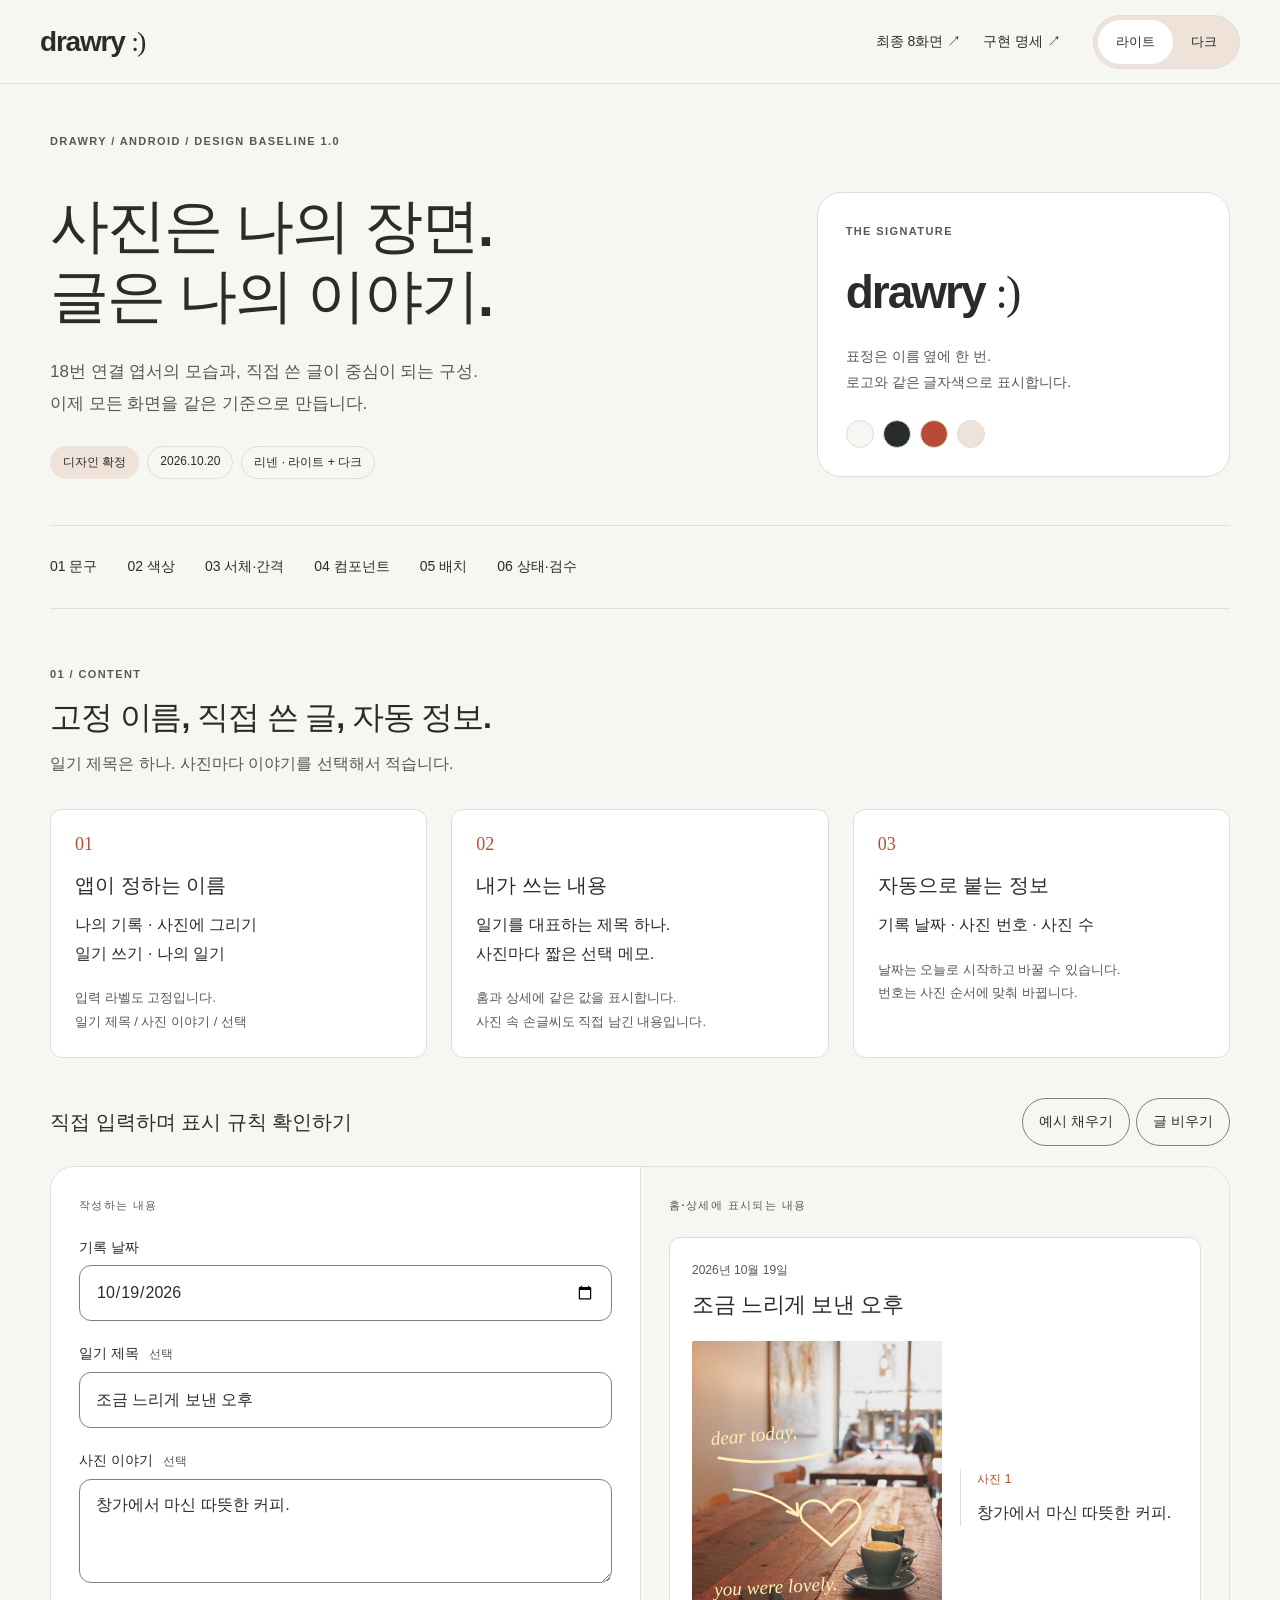
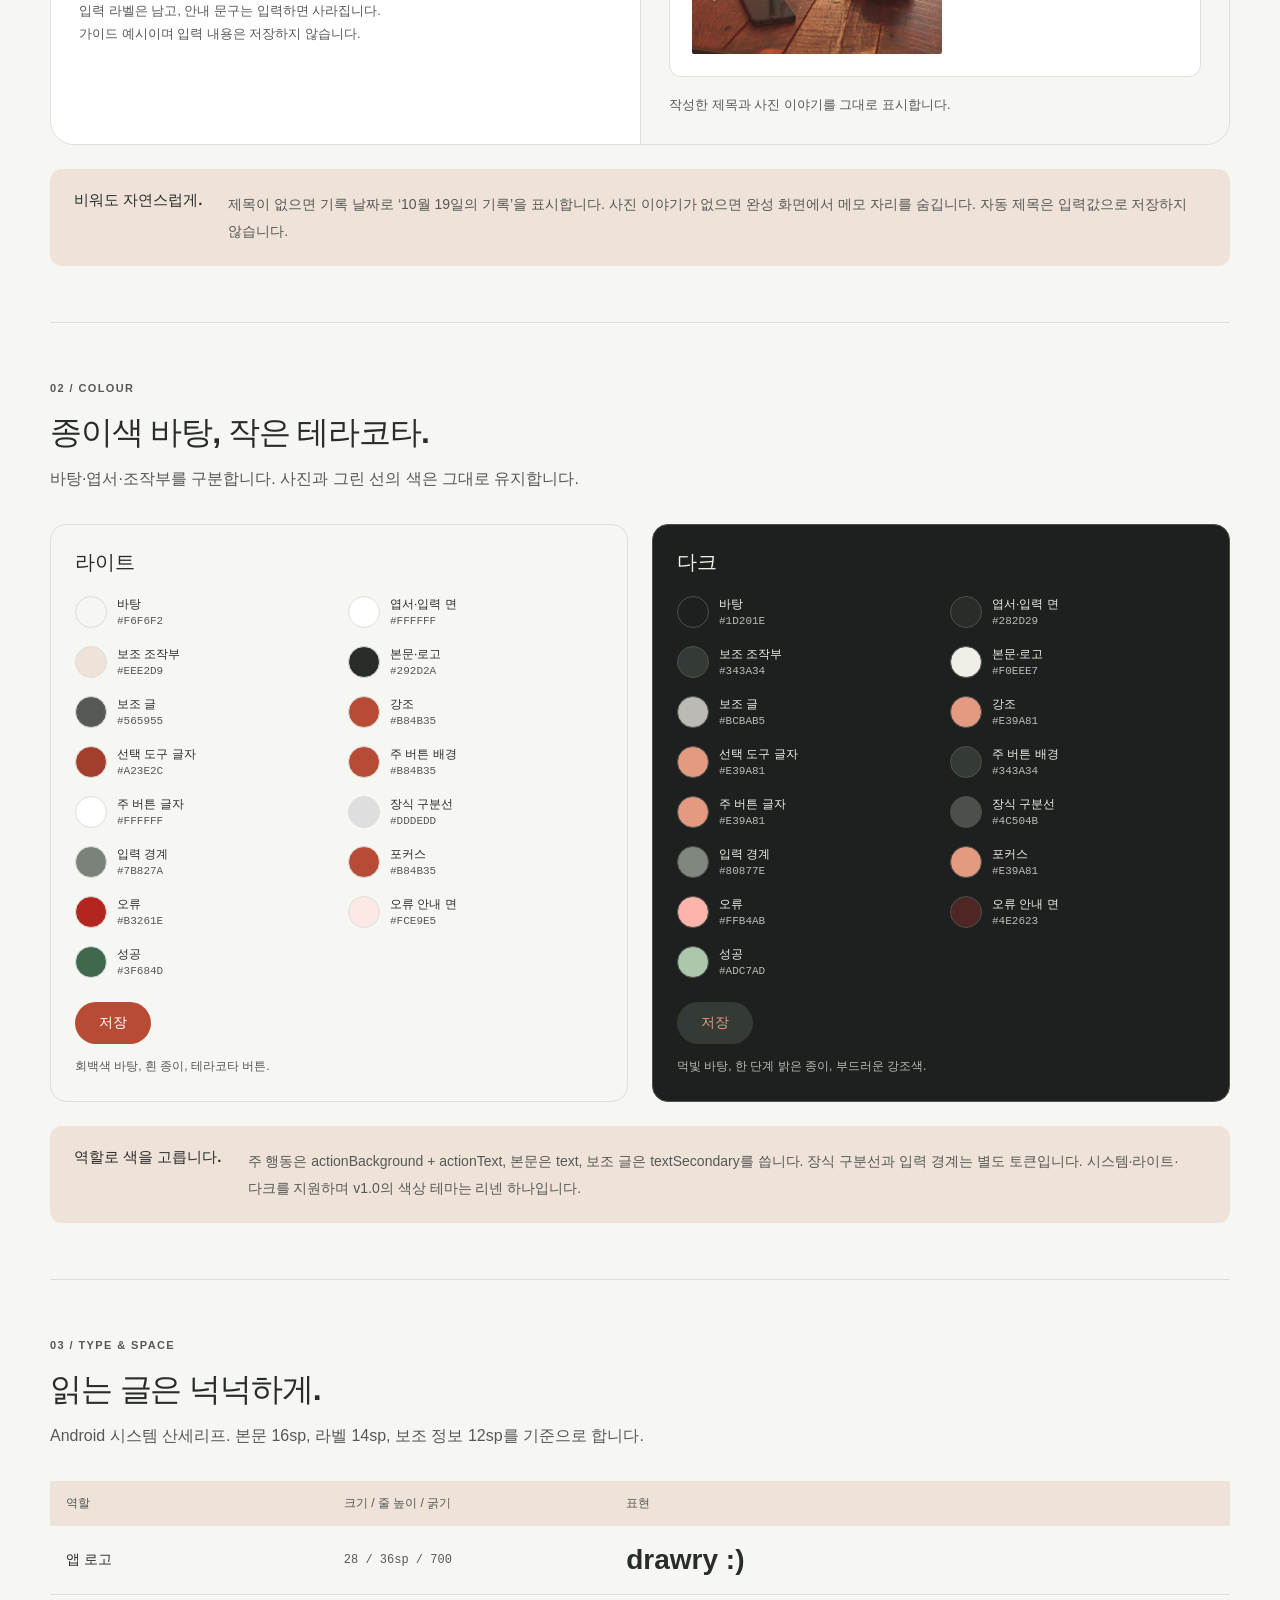
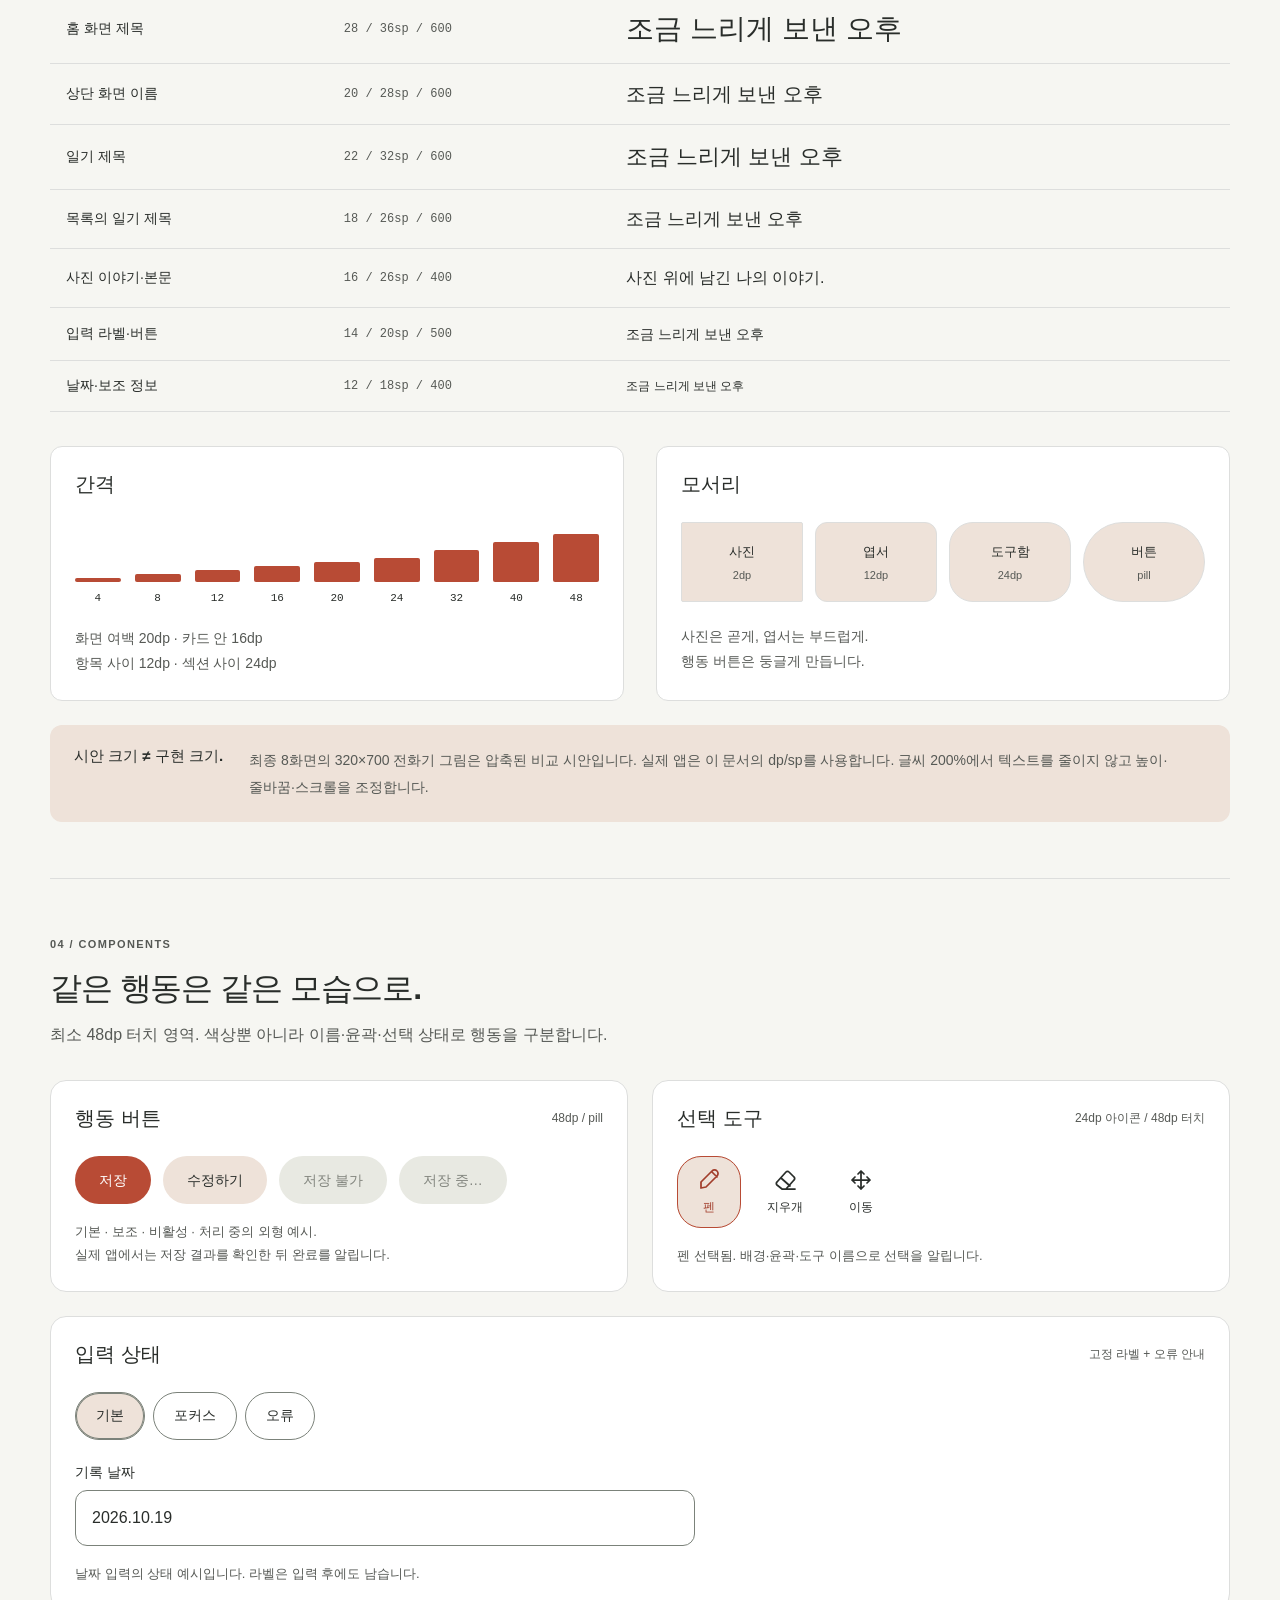
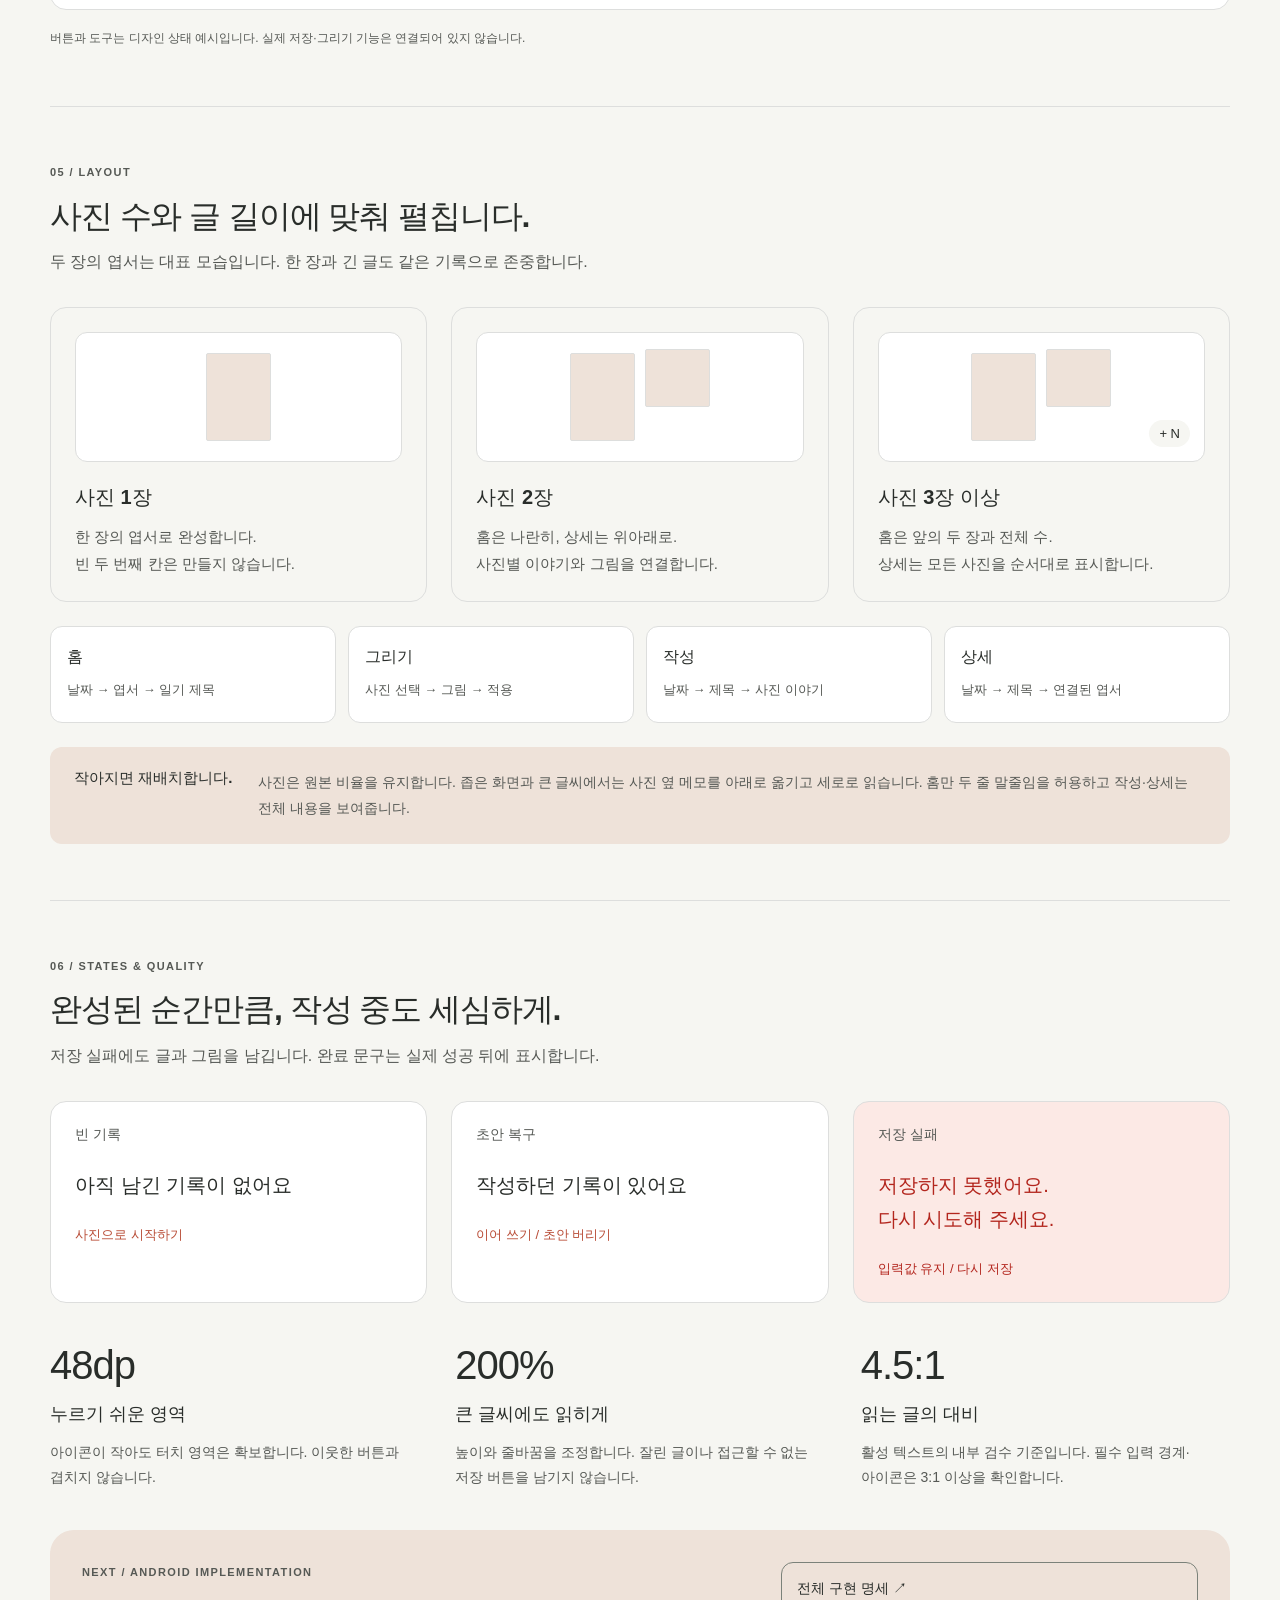
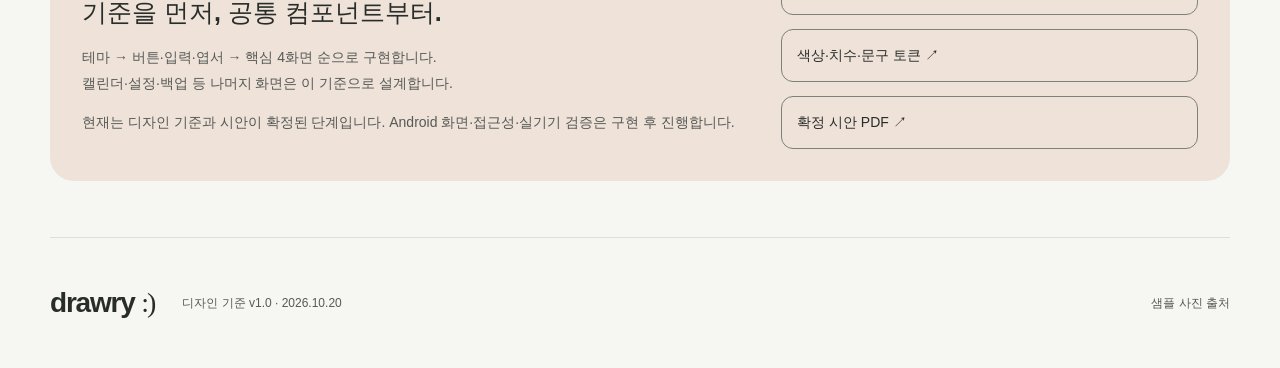
==== docs/design/design-system.html @ 3dd3c449 "feat: finalize design baseline and remove design explorations [skip ci]" ====
<!doctype html>
<html lang="ko">
<head>
  <meta charset="utf-8">
  <meta name="viewport" content="width=device-width, initial-scale=1">
  <meta name="description" content="Drawry Android 디자인 기준 v1.0. 확정된 18번 시안의 문구, 색상, 서체, 컴포넌트, 입력과 표시 규칙.">
  <title>Drawry — 디자인 기준 v1.0</title>
  <link rel="stylesheet" href="design-system.css">
  <script src="design-tokens.js" defer></script>
  <script src="design-system.js" defer></script>
</head>
<body>
  <a class="skip" href="#main">디자인 기준으로 건너뛰기</a>
  <header class="site-header">
    <a class="brand" href="index.html">drawry <span>:)</span></a>
    <nav aria-label="문서"><a href="index.html">최종 8화면 ↗</a><a href="DESIGN_SYSTEM.md">구현 명세 ↗</a></nav>
    <div class="mode-control" role="group" aria-label="가이드 표시 모드">
      <button type="button" data-mode="light" aria-pressed="true">라이트</button>
      <button type="button" data-mode="dark" aria-pressed="false">다크</button>
    </div>
  </header>
  <main id="main">
    <section class="hero page">
      <div class="kicker">DRAWRY / ANDROID / DESIGN BASELINE 1.0</div>
      <div class="hero-columns">
        <div><h1>사진은 나의 장면.<br>글은 나의 이야기.</h1><p class="lead">18번 연결 엽서의 모습과, 직접 쓴 글이 중심이 되는 구성.<br>이제 모든 화면을 같은 기준으로 만듭니다.</p><div class="badges"><span>디자인 확정</span><span>2026.10.20</span><span>리넨 · 라이트 + 다크</span></div></div>
        <aside class="identity"><span class="kicker">THE SIGNATURE</span><strong>drawry <span>:)</span></strong><p>표정은 이름 옆에 한 번.<br>로고와 같은 글자색으로 표시합니다.</p><div class="identity-colours" aria-label="현재 모드 팔레트"><i></i><i></i><i></i><i></i></div></aside>
      </div>
      <nav class="contents" aria-label="기준 목차"><a href="#content">01 문구</a><a href="#colours">02 색상</a><a href="#type">03 서체·간격</a><a href="#components">04 컴포넌트</a><a href="#layout">05 배치</a><a href="#states">06 상태·검수</a></nav>
    </section>

    <section id="content" class="page section">
      <div class="section-head"><div class="kicker">01 / CONTENT</div><h2>고정 이름, 직접 쓴 글, 자동 정보.</h2><p>일기 제목은 하나. 사진마다 이야기를 선택해서 적습니다.</p></div>
      <div class="rule-grid">
        <article><span class="number">01</span><h3>앱이 정하는 이름</h3><p>나의 기록 · 사진에 그리기<br>일기 쓰기 · 나의 일기</p><small>입력 라벨도 고정입니다.<br>일기 제목 / 사진 이야기 / 선택</small></article>
        <article><span class="number">02</span><h3>내가 쓰는 내용</h3><p>일기를 대표하는 제목 하나.<br>사진마다 짧은 선택 메모.</p><small>홈과 상세에 같은 값을 표시합니다.<br>사진 속 손글씨도 직접 남긴 내용입니다.</small></article>
        <article><span class="number">03</span><h3>자동으로 붙는 정보</h3><p>기록 날짜 · 사진 번호 · 사진 수</p><small>날짜는 오늘로 시작하고 바꿀 수 있습니다.<br>번호는 사진 순서에 맞춰 바뀝니다.</small></article>
      </div>
      <div class="demo-head"><h3>직접 입력하며 표시 규칙 확인하기</h3><div class="demo-actions"><button type="button" id="fill-example" class="text-button">예시 채우기</button><button type="button" id="clear-example" class="text-button">글 비우기</button></div></div>
      <div class="content-demo">
        <div class="demo-form">
          <span class="kicker">작성하는 내용</span>
          <label class="field"><span>기록 날짜</span><input type="date" id="entry-date" value="2026-10-19"></label>
          <label class="field"><span>일기 제목 <small>선택</small></span><input id="entry-title" value="조금 느리게 보낸 오후" placeholder="오늘의 제목을 적어보세요"></label>
          <label class="field"><span>사진 이야기 <small>선택</small></span><textarea id="entry-caption" rows="3" placeholder="이 사진을 보면 어떤 생각이 드나요?">창가에서 마신 따뜻한 커피.</textarea></label>
          <p class="helper">입력 라벨은 남고, 안내 문구는 입력하면 사라집니다.<br>가이드 예시이며 입력 내용은 저장하지 않습니다.</p>
        </div>
        <div class="demo-preview">
          <span class="kicker">홈·상세에 표시되는 내용</span>
          <article class="postcard">
            <time id="preview-date">2026년 10월 19일</time>
            <h3 id="preview-title">조금 느리게 보낸 오후</h3>
            <div class="photo-row">
              <div class="photo-art"><img src="assets/coffee.jpg" alt="따뜻한 커피가 놓인 나무 테이블 예시"><svg viewBox="0 0 300 375" preserveAspectRatio="xMidYMid meet" aria-hidden="true"><text x="23" y="125" transform="rotate(-5 23 125)">dear today,</text><path d="M32 140q65 12 127-5M167 205c-16-26-47-11-34 11l34 29 31-29c14-24-16-38-31-11Z"/><path d="M50 178q49 3 77 31m-13-5 13 5-1-14"/><text x="27" y="306" transform="rotate(-3 27 306)">you were lovely.</text></svg></div>
              <div class="photo-copy"><span class="photo-number">사진 1</span><p id="preview-caption">창가에서 마신 따뜻한 커피.</p></div>
            </div>
          </article>
          <p class="helper" id="preview-rule" aria-live="polite">작성한 제목과 사진 이야기를 그대로 표시합니다.</p>
        </div>
      </div>
      <div class="note"><b>비워도 자연스럽게.</b><p>제목이 없으면 기록 날짜로 ‘10월 19일의 기록’을 표시합니다. 사진 이야기가 없으면 완성 화면에서 메모 자리를 숨깁니다. 자동 제목은 입력값으로 저장하지 않습니다.</p></div>
    </section>

    <section id="colours" class="page section">
      <div class="section-head"><div class="kicker">02 / COLOUR</div><h2>종이색 바탕, 작은 테라코타.</h2><p>바탕·엽서·조작부를 구분합니다. 사진과 그린 선의 색은 그대로 유지합니다.</p></div>
      <div class="palette-pair" id="palette-pair"></div>
      <div class="note"><b>역할로 색을 고릅니다.</b><p>주 행동은 actionBackground + actionText, 본문은 text, 보조 글은 textSecondary를 씁니다. 장식 구분선과 입력 경계는 별도 토큰입니다. 시스템·라이트·다크를 지원하며 v1.0의 색상 테마는 리넨 하나입니다.</p></div>
    </section>

    <section id="type" class="page section">
      <div class="section-head"><div class="kicker">03 / TYPE & SPACE</div><h2>읽는 글은 넉넉하게.</h2><p>Android 시스템 산세리프. 본문 16sp, 라벨 14sp, 보조 정보 12sp를 기준으로 합니다.</p></div>
      <div class="table-scroll"><table class="type-table"><thead><tr><th>역할</th><th>크기 / 줄 높이 / 굵기</th><th>표현</th></tr></thead><tbody id="type-rows"></tbody></table></div>
      <div class="dimension-grid">
        <article><h3>간격</h3><div class="spacing-scale" id="spacing-scale"></div><p>화면 여백 20dp · 카드 안 16dp<br>항목 사이 12dp · 섹션 사이 24dp</p></article>
        <article><h3>모서리</h3><div class="radius-scale"><div>사진<small>2dp</small></div><div>엽서<small>12dp</small></div><div>도구함<small>24dp</small></div><div>버튼<small>pill</small></div></div><p>사진은 곧게, 엽서는 부드럽게.<br>행동 버튼은 둥글게 만듭니다.</p></article>
      </div>
      <div class="note"><b>시안 크기 ≠ 구현 크기.</b><p>최종 8화면의 320×700 전화기 그림은 압축된 비교 시안입니다. 실제 앱은 이 문서의 dp/sp를 사용합니다. 글씨 200%에서 텍스트를 줄이지 않고 높이·줄바꿈·스크롤을 조정합니다.</p></div>
    </section>

    <section id="components" class="page section">
      <div class="section-head"><div class="kicker">04 / COMPONENTS</div><h2>같은 행동은 같은 모습으로.</h2><p>최소 48dp 터치 영역. 색상뿐 아니라 이름·윤곽·선택 상태로 행동을 구분합니다.</p></div>
      <div class="component-grid">
        <article class="component"><div class="component-heading"><h3>행동 버튼</h3><span>48dp / pill</span></div><div class="button-samples"><button type="button" class="primary sample-only">저장</button><button type="button" class="secondary sample-only">수정하기</button><button type="button" class="primary" disabled>저장 불가</button><button type="button" class="primary" disabled aria-busy="true">저장 중…</button></div><p class="helper">기본 · 보조 · 비활성 · 처리 중의 외형 예시.<br>실제 앱에서는 저장 결과를 확인한 뒤 완료를 알립니다.</p></article>
        <article class="component"><div class="component-heading"><h3>선택 도구</h3><span>24dp 아이콘 / 48dp 터치</span></div><div class="tool-samples" role="group" aria-label="도구 선택 예시"><button type="button" data-tool="pen" aria-pressed="true"><svg viewBox="0 0 24 24" aria-hidden="true"><path d="m15 4 5 5M4 20l5-1L20 8a2 2 0 0 0-5-5L4 14z"/></svg>펜</button><button type="button" data-tool="eraser" aria-pressed="false"><svg viewBox="0 0 24 24" aria-hidden="true"><path d="m4 14 9-10a2 2 0 0 1 3 0l5 5a2 2 0 0 1 0 3l-8 9H9l-5-4a2 2 0 0 1 0-3Zm4-4 9 8M12 21h10"/></svg>지우개</button><button type="button" data-tool="move" aria-pressed="false"><svg viewBox="0 0 24 24" aria-hidden="true"><path d="M12 3v18M3 12h18M9 6l3-3 3 3m-6 12 3 3 3-3M6 9l-3 3 3 3m12-6 3 3-3 3"/></svg>이동</button></div><p class="helper" id="tool-status" aria-live="polite">펜 선택됨. 배경·윤곽·도구 이름으로 선택을 알립니다.</p></article>
      </div>
      <div class="field-states component">
        <div class="component-heading"><h3>입력 상태</h3><span>고정 라벨 + 오류 안내</span></div>
        <div class="state-tabs" role="group" aria-label="입력 상태 예시"><button type="button" data-field-state="default" aria-pressed="true">기본</button><button type="button" data-field-state="focus" aria-pressed="false">포커스</button><button type="button" data-field-state="error" aria-pressed="false">오류</button></div>
        <label class="field" id="state-field"><span>기록 날짜</span><input id="state-input" value="2026.10.19" aria-describedby="field-message"></label>
        <p class="helper" id="field-message" aria-live="polite">날짜 입력의 상태 예시입니다. 라벨은 입력 후에도 남습니다.</p>
      </div>
      <p class="section-foot">버튼과 도구는 디자인 상태 예시입니다. 실제 저장·그리기 기능은 연결되어 있지 않습니다.</p>
    </section>

    <section id="layout" class="page section">
      <div class="section-head"><div class="kicker">05 / LAYOUT</div><h2>사진 수와 글 길이에 맞춰 펼칩니다.</h2><p>두 장의 엽서는 대표 모습입니다. 한 장과 긴 글도 같은 기록으로 존중합니다.</p></div>
      <div class="layout-grid">
        <article><div class="layout-sketch single" aria-hidden="true"><i></i></div><h3>사진 1장</h3><p>한 장의 엽서로 완성합니다.<br>빈 두 번째 칸은 만들지 않습니다.</p></article>
        <article><div class="layout-sketch pair" aria-hidden="true"><i></i><i></i></div><h3>사진 2장</h3><p>홈은 나란히, 상세는 위아래로.<br>사진별 이야기와 그림을 연결합니다.</p></article>
        <article><div class="layout-sketch many" aria-hidden="true"><i></i><i></i><span>+ N</span></div><h3>사진 3장 이상</h3><p>홈은 앞의 두 장과 전체 수.<br>상세는 모든 사진을 순서대로 표시합니다.</p></article>
      </div>
      <div class="flow-grid"><div><b>홈</b><span>날짜 → 엽서 → 일기 제목</span></div><div><b>그리기</b><span>사진 선택 → 그림 → 적용</span></div><div><b>작성</b><span>날짜 → 제목 → 사진 이야기</span></div><div><b>상세</b><span>날짜 → 제목 → 연결된 엽서</span></div></div>
      <div class="note"><b>작아지면 재배치합니다.</b><p>사진은 원본 비율을 유지합니다. 좁은 화면과 큰 글씨에서는 사진 옆 메모를 아래로 옮기고 세로로 읽습니다. 홈만 두 줄 말줄임을 허용하고 작성·상세는 전체 내용을 보여줍니다.</p></div>
    </section>

    <section id="states" class="page section">
      <div class="section-head"><div class="kicker">06 / STATES & QUALITY</div><h2>완성된 순간만큼, 작성 중도 세심하게.</h2><p>저장 실패에도 글과 그림을 남깁니다. 완료 문구는 실제 성공 뒤에 표시합니다.</p></div>
      <div class="state-grid"><article><h3>빈 기록</h3><p>아직 남긴 기록이 없어요</p><span>사진으로 시작하기</span></article><article><h3>초안 복구</h3><p>작성하던 기록이 있어요</p><span>이어 쓰기 / 초안 버리기</span></article><article class="error-card"><h3>저장 실패</h3><p>저장하지 못했어요.<br>다시 시도해 주세요.</p><span>입력값 유지 / 다시 저장</span></article></div>
      <div class="quality-grid"><div><b>48dp</b><h3>누르기 쉬운 영역</h3><p>아이콘이 작아도 터치 영역은 확보합니다. 이웃한 버튼과 겹치지 않습니다.</p></div><div><b>200%</b><h3>큰 글씨에도 읽히게</h3><p>높이와 줄바꿈을 조정합니다. 잘린 글이나 접근할 수 없는 저장 버튼을 남기지 않습니다.</p></div><div><b>4.5:1</b><h3>읽는 글의 대비</h3><p>활성 텍스트의 내부 검수 기준입니다. 필수 입력 경계·아이콘은 3:1 이상을 확인합니다.</p></div></div>
      <div class="handoff"><div><span class="kicker">NEXT / ANDROID IMPLEMENTATION</span><h3>기준을 먼저, 공통 컴포넌트부터.</h3><p>테마 → 버튼·입력·엽서 → 핵심 4화면 순으로 구현합니다.<br>캘린더·설정·백업 등 나머지 화면은 이 기준으로 설계합니다.</p><p>현재는 디자인 기준과 시안이 확정된 단계입니다. Android 화면·접근성·실기기 검증은 구현 후 진행합니다.</p></div><div class="handoff-links"><a href="DESIGN_SYSTEM.md">전체 구현 명세 ↗</a><a href="design-tokens.js">색상·치수·문구 토큰 ↗</a><a href="final-design.pdf">확정 시안 PDF ↗</a></div></div>
    </section>
  </main>
  <footer class="page"><a class="brand" href="index.html">drawry <span>:)</span></a><p>디자인 기준 v1.0 · 2026.10.20</p><a href="assets/credits.txt">샘플 사진 출처</a></footer>
  <noscript><p class="page">색상·서체 표와 동작 예시는 JavaScript를 사용합니다. 전체 기준은 <a href="DESIGN_SYSTEM.md">구현 명세</a>에서도 확인할 수 있습니다.</p></noscript>
</body>
</html>
---- docs/design/design-system.css ----
@charset "UTF-8";
:root{--background:#F6F6F2;--surface:#FFF;--surfaceSoft:#EEE2D9;--text:#292D2A;--textSecondary:#565955;--accent:#B84B35;--selectedText:#A23E2C;--actionBackground:#B84B35;--actionText:#FFF;--outline:#DDDEDD;--controlOutline:#7B827A;--focus:#B84B35;--error:#B3261E;--errorSurface:#FCE9E5;--disabledText:#83867F;--disabledSurface:#E8E9E2;--sans:-apple-system,BlinkMacSystemFont,"Apple SD Gothic Neo","Noto Sans KR",sans-serif;font-family:var(--sans);color:var(--text);background:var(--background);font-synthesis:none}
*{box-sizing:border-box}body{margin:0}h1,h2,h3,p{margin:0}button,input,textarea{font:inherit;color:inherit}a{color:inherit;text-decoration:none}button,a,input,textarea{-webkit-tap-highlight-color:transparent}button{cursor:pointer}button:disabled{cursor:default}button:focus-visible,a:focus-visible{outline:2px solid var(--focus);outline-offset:4px}button{border:0;background:none}img{display:block;max-width:100%}[hidden]{display:none!important}html{scroll-behavior:smooth;scroll-padding-top:110px}.skip{position:absolute;top:-100px;padding:16px;background:var(--surface);z-index:10}.skip:focus{top:0}
.page{width:min(1180px,calc(100% - 80px));margin:auto}.site-header{min-height:84px;padding:14px 40px;display:flex;align-items:center;gap:32px;border-bottom:1px solid var(--outline);background:var(--background);position:sticky;top:0;z-index:3}.brand{font-size:28px;font-weight:700;letter-spacing:-1.2px;white-space:nowrap}.brand span{font-family:Georgia,serif;font-weight:500;letter-spacing:-2px}.site-header nav{display:flex;gap:22px;margin-left:auto;font-size:14px}.site-header nav a{padding:14px 0}.mode-control{display:flex;padding:4px;border:1px solid var(--outline);border-radius:32px;background:var(--surfaceSoft)}.mode-control button{min-height:44px;padding:0 18px;border-radius:24px;font-size:13px}.mode-control button[aria-pressed=true]{background:var(--surface);font-weight:600}
.hero{padding:48px 0 0}.kicker{font-size:11px;font-weight:600;letter-spacing:1.4px;color:var(--textSecondary);line-height:1.7}.hero-columns{display:grid;grid-template-columns:1.7fr 1fr;gap:64px;align-items:center;padding:40px 0 46px}h1{font-size:clamp(34px,4.6vw,60px);line-height:1.2;letter-spacing:-2px;font-weight:650}.lead{font-size:17px;color:var(--textSecondary);line-height:1.9;margin-top:24px}.badges{display:flex;gap:8px;flex-wrap:wrap;margin-top:25px}.badges span{font-size:12px;padding:7px 12px;border:1px solid var(--outline);border-radius:24px}.badges span:first-child{background:var(--surfaceSoft);border-color:transparent}.identity{padding:28px;border:1px solid var(--outline);border-radius:24px;background:var(--surface)}.identity>strong{font-size:46px;letter-spacing:-2px;display:block;margin:24px 0}.identity>strong span{font-family:Georgia,serif;font-weight:500}.identity p{font-size:14px;line-height:1.9;color:var(--textSecondary)}.identity-colours{display:flex;gap:9px;margin-top:24px}.identity-colours i{width:28px;height:28px;border-radius:50%;border:1px solid var(--outline);background:var(--background)}.identity-colours i:nth-child(2){background:var(--text)}.identity-colours i:nth-child(3){background:var(--accent)}.identity-colours i:nth-child(4){background:var(--surfaceSoft)}
.contents{display:flex;flex-wrap:wrap;gap:8px 30px;padding:22px 0;border-top:1px solid var(--outline);border-bottom:1px solid var(--outline);font-size:14px}.contents a{padding:10px 0}.section{padding:56px 0;border-bottom:1px solid var(--outline)}.section-head{margin-bottom:30px}.section-head h2{font-size:32px;line-height:1.4;font-weight:600;letter-spacing:-1.1px;margin-top:12px}.section-head>p{font-size:16px;line-height:1.8;color:var(--textSecondary);margin-top:10px}.rule-grid{display:grid;grid-template-columns:repeat(3,1fr);gap:24px}.rule-grid article{padding:24px;border:1px solid var(--outline);border-radius:12px;background:var(--surface)}.number{font:18px Georgia,serif;color:var(--accent)}.rule-grid h3{font-size:20px;margin:17px 0 12px}.rule-grid p{font-size:16px;line-height:1.8}.rule-grid small{display:block;font-size:13px;line-height:1.8;color:var(--textSecondary);margin-top:18px}.demo-head{display:flex;align-items:center;justify-content:space-between;gap:16px;margin-top:40px;margin-bottom:20px}.demo-head h3{font-size:20px;line-height:1.5}.demo-actions{display:flex;gap:6px;flex-shrink:0}.text-button{min-height:48px;padding:0 16px;font-size:14px;border:1px solid var(--controlOutline);border-radius:24px}
.content-demo{display:grid;grid-template-columns:1fr 1fr;border:1px solid var(--outline);border-radius:24px;overflow:hidden}.demo-form,.demo-preview{padding:28px}.demo-form{background:var(--surface)}.demo-preview{background:var(--background);border-left:1px solid var(--outline)}.field{display:block;margin-top:22px}.field>span{display:block;font-size:14px;font-weight:500;line-height:20px;margin-bottom:8px}.field small{font-size:12px;margin-left:6px;color:var(--textSecondary);font-weight:400}.field input,.field textarea{display:block;width:100%;min-height:56px;padding:12px 16px;border:1px solid var(--controlOutline);border-radius:12px;background:var(--surface);font-size:16px;line-height:26px;resize:vertical}.field input::placeholder,.field textarea::placeholder{color:var(--textSecondary);opacity:1}.field input:focus,.field textarea:focus{outline:2px solid var(--focus);outline-offset:1px}.helper{font-size:13px;line-height:1.8;color:var(--textSecondary);margin-top:16px}.postcard{padding:22px;background:var(--surface);border:1px solid var(--outline);border-radius:12px;margin-top:22px}.postcard time{font-size:12px;line-height:18px;color:var(--textSecondary)}.postcard h3{font-size:22px;line-height:32px;font-weight:600;letter-spacing:-.4px;margin:10px 0 20px;overflow-wrap:anywhere}.photo-row{display:grid;grid-template-columns:1.15fr 1fr;align-items:center;gap:18px}.photo-art{position:relative;aspect-ratio:4/5;overflow:hidden;border-radius:2px}.photo-art img{width:100%;height:100%;object-fit:contain}.photo-art svg{position:absolute;inset:0;width:100%;height:100%;fill:none;stroke:#FFEDB8;stroke-width:3.2;stroke-linecap:round;stroke-linejoin:round}.photo-art text{font:italic 23px Georgia,serif;fill:#FFEDB8;stroke:none}.photo-copy{min-width:0;padding-left:16px;border-left:1px solid var(--outline)}.photo-copy p{font-size:16px;line-height:26px;margin-top:12px;word-break:keep-all;overflow-wrap:anywhere}.photo-number{font-size:12px;color:var(--accent)}.note{display:flex;gap:26px;align-items:flex-start;padding:22px 24px;margin-top:24px;background:var(--surfaceSoft);border-radius:12px}.note b{font-size:15px;white-space:nowrap}.note p{font-size:14px;line-height:1.9;color:var(--textSecondary)}
.palette-pair{display:grid;grid-template-columns:1fr 1fr;gap:24px}.palette-panel{background:var(--p-background);color:var(--p-text);border:1px solid var(--p-outline);border-radius:16px;padding:24px}.palette-panel h3{font-size:20px;margin-bottom:20px}.colour-grid{display:grid;grid-template-columns:1fr 1fr;gap:18px}.colour{display:grid;grid-template-columns:32px 1fr;gap:2px 10px;align-items:center;min-width:0}.colour i{grid-row:span 2;width:32px;height:32px;border-radius:50%;background:var(--swatch);border:1px solid var(--p-outline)}.colour b{font-size:12px;font-weight:500}.colour code{font:11px ui-monospace,monospace;color:var(--p-muted)}.palette-button{display:inline-block;padding:12px 24px;border-radius:24px;margin-top:24px;background:var(--p-action);color:var(--p-action-text);font-size:14px;font-weight:500}.palette-panel>p{font-size:12px;margin-top:12px;color:var(--p-muted);line-height:1.8}
.table-scroll{overflow-x:auto}.type-table{width:100%;border-collapse:collapse;min-width:580px;text-align:left}.type-table th{font-size:12px;font-weight:500;color:var(--textSecondary);padding:14px 16px;background:var(--surfaceSoft)}.type-table td{padding:16px;border-bottom:1px solid var(--outline);font-size:14px}.type-table td:nth-child(2){font:12px ui-monospace,monospace;color:var(--textSecondary);white-space:nowrap}.dimension-grid{display:grid;grid-template-columns:1fr 1fr;gap:32px;margin-top:34px}.dimension-grid article{padding:24px;background:var(--surface);border:1px solid var(--outline);border-radius:12px}.dimension-grid h3{font-size:20px}.dimension-grid p{font-size:14px;line-height:1.8;color:var(--textSecondary);margin-top:22px}.spacing-scale{display:flex;align-items:flex-end;gap:14px;margin-top:24px;min-height:82px}.spacing-scale span{display:flex;flex-direction:column;align-items:center;gap:10px;font:11px ui-monospace,monospace;flex:1;min-width:0}.spacing-scale i{display:block;width:100%;height:var(--space);background:var(--accent);border-radius:2px}.radius-scale{display:flex;gap:12px;margin-top:24px}.radius-scale>div{display:flex;flex-direction:column;gap:8px;align-items:center;justify-content:center;height:80px;flex:1;background:var(--surfaceSoft);font-size:13px;border:1px solid var(--outline);border-radius:2px}.radius-scale>div:nth-child(2){border-radius:12px}.radius-scale>div:nth-child(3){border-radius:24px}.radius-scale>div:nth-child(4){border-radius:40px}.radius-scale small{font-size:11px;color:var(--textSecondary)}
.component-grid{display:grid;grid-template-columns:1fr 1fr;gap:24px}.component{padding:24px;background:var(--surface);border:1px solid var(--outline);border-radius:16px}.component-heading{display:flex;justify-content:space-between;align-items:center;gap:16px;margin-bottom:24px}.component-heading h3{font-size:20px}.component-heading>span{font-size:12px;color:var(--textSecondary)}.button-samples{display:flex;flex-wrap:wrap;gap:12px}.primary,.secondary{min-height:48px;border-radius:30px;padding:12px 24px;font-size:14px;line-height:20px;font-weight:500}.primary{background:var(--actionBackground);color:var(--actionText)}.secondary{background:var(--surfaceSoft);color:var(--text)}.primary:disabled{color:var(--disabledText);background:var(--disabledSurface)}.tool-samples{display:flex;gap:12px}.tool-samples button{display:flex;flex-direction:column;align-items:center;gap:7px;min-width:64px;min-height:64px;border-radius:24px;padding:12px;font-size:12px;outline:1px solid transparent;outline-offset:-1px}.tool-samples button[aria-pressed=true]{background:var(--surfaceSoft);outline-color:var(--accent);color:var(--selectedText)}.tool-samples svg{width:24px;height:24px;fill:none;stroke:currentColor;stroke-width:1.75;stroke-linecap:round;stroke-linejoin:round}.field-states{margin-top:24px}.state-tabs{display:flex;gap:8px;flex-wrap:wrap}.state-tabs button{min-height:48px;padding:0 20px;border-radius:24px;border:1px solid var(--controlOutline);font-size:14px}.state-tabs button[aria-pressed=true]{background:var(--surfaceSoft);font-weight:600;box-shadow:inset 0 0 0 1px var(--controlOutline)}.field-states .field{max-width:620px}.field[data-state=focus] input{outline:2px solid var(--focus);outline-offset:1px}.field[data-state=error] input{border-color:var(--error);outline:1px solid var(--error);background:var(--errorSurface)}.error-message{color:var(--error)}.section-foot{font-size:12px;line-height:1.8;color:var(--textSecondary);margin-top:18px}
.layout-grid{display:grid;grid-template-columns:repeat(3,1fr);gap:24px}.layout-grid article{padding:24px;border:1px solid var(--outline);border-radius:16px}.layout-grid h3{font-size:20px;margin:22px 0 12px}.layout-grid p{font-size:15px;line-height:1.8;color:var(--textSecondary)}.layout-sketch{height:130px;padding:16px;border:1px solid var(--outline);border-radius:12px;background:var(--surface);display:flex;justify-content:center;gap:10px;align-items:center;position:relative}.layout-sketch i{width:65px;height:88px;background:var(--surfaceSoft);border-radius:2px;border:1px solid var(--outline)}.layout-sketch.pair i:last-child,.layout-sketch.many i:nth-child(2){height:58px;align-self:flex-start}.layout-sketch.many span{font-size:13px;position:absolute;right:14px;bottom:14px;padding:6px 10px;background:var(--background);border-radius:18px}.flow-grid{display:grid;grid-template-columns:repeat(4,1fr);gap:12px;margin-top:24px}.flow-grid>div{padding:20px 16px;background:var(--surface);border:1px solid var(--outline);border-radius:12px}.flow-grid b{font-size:16px}.flow-grid span{display:block;font-size:13px;line-height:1.8;color:var(--textSecondary);margin-top:10px}
.state-grid{display:grid;grid-template-columns:repeat(3,1fr);gap:24px}.state-grid article{padding:24px;border:1px solid var(--outline);border-radius:16px;background:var(--surface)}.state-grid h3{font-size:14px;color:var(--textSecondary);margin-bottom:24px}.state-grid p{font-size:20px;line-height:1.7}.state-grid span{display:block;font-size:13px;margin-top:24px;color:var(--accent)}.state-grid .error-card{background:var(--errorSurface)}.state-grid .error-card p,.state-grid .error-card span{color:var(--error)}.quality-grid{display:grid;grid-template-columns:repeat(3,1fr);gap:36px;padding:40px 0}.quality-grid b{font-size:40px;font-weight:500;letter-spacing:-1px}.quality-grid h3{font-size:18px;margin:14px 0}.quality-grid p{font-size:14px;line-height:1.8;color:var(--textSecondary)}.handoff{display:grid;grid-template-columns:1.6fr 1fr;gap:32px;padding:32px;background:var(--surfaceSoft);border-radius:24px}.handoff h3{font-size:25px;line-height:1.5;margin:12px 0}.handoff p{font-size:14px;line-height:1.9;color:var(--textSecondary);margin-top:12px}.handoff-links{display:flex;flex-direction:column;justify-content:center;gap:14px}.handoff-links a{display:block;padding:15px;border:1px solid var(--controlOutline);border-radius:12px;font-size:14px;line-height:1.5}footer.page{display:flex;align-items:center;gap:28px;flex-wrap:wrap;min-height:130px;padding:30px 0}footer p,footer>a:last-child{font-size:12px;color:var(--textSecondary)}footer>a:last-child{margin-left:auto}
@media(max-width:1000px){.hero-columns{gap:28px;grid-template-columns:1.5fr 1fr}.rule-grid,.layout-grid,.state-grid{gap:14px}.rule-grid article,.layout-grid article,.state-grid article{padding:20px}.photo-row{grid-template-columns:1fr}.photo-art{max-width:210px;margin:auto}.photo-copy{border-left:0;border-top:1px solid var(--outline);padding:16px 0 0}.flow-grid{grid-template-columns:1fr 1fr}.component-heading{align-items:flex-start;flex-direction:column;gap:10px}}
@media(max-width:760px){.page{width:calc(100% - 40px)}.site-header{padding:12px 20px;gap:12px;flex-wrap:wrap;position:relative}.site-header nav{gap:16px;font-size:12px}.mode-control{margin-left:auto}.hero{padding-top:30px}.hero-columns{grid-template-columns:1fr;padding:24px 0 30px}.identity{max-width:none}.identity>strong{margin:16px 0;font-size:40px}.identity-colours{margin-top:16px}.hero .identity{display:none}.contents{gap:6px 20px;font-size:13px}.section{padding:36px 0}.section-head h2{font-size:27px}.rule-grid,.palette-pair,.dimension-grid,.component-grid,.state-grid,.layout-grid{grid-template-columns:1fr}.content-demo{grid-template-columns:1fr}.demo-preview{border-left:0;border-top:1px solid var(--outline)}.demo-head{align-items:flex-start;flex-direction:column}.photo-row{grid-template-columns:1fr 1fr}.photo-copy{padding-left:16px;border-left:1px solid var(--outline);border-top:0}.note{flex-direction:column;gap:10px;padding:20px}.quality-grid{grid-template-columns:1fr;gap:28px}.quality-grid b{font-size:32px}.handoff{grid-template-columns:1fr;padding:24px;gap:18px}.section-head>p{font-size:15px}.demo-form,.demo-preview{padding:20px}.colour-grid{gap:14px}.flow-grid>div{padding:16px 12px}.dimension-grid{gap:20px}.state-grid p{font-size:18px}.component{padding:20px}footer.page{gap:16px}footer>a:last-child{margin-left:0}.postcard{padding:16px}}
@media(max-width:370px){.page{width:calc(100% - 28px)}.site-header{padding-inline:14px}.site-header nav{gap:10px}.site-header .brand{font-size:24px}.colour-grid{grid-template-columns:1fr}.photo-row{grid-template-columns:1fr}.photo-copy{border-left:0;border-top:1px solid var(--outline);padding:12px 0 0}.palette-panel{padding:20px}.radius-scale{gap:8px}.flow-grid{grid-template-columns:1fr}}
@media(prefers-reduced-motion:reduce){html{scroll-behavior:auto}}
h1,h2,h3,p{word-break:keep-all;overflow-wrap:anywhere}
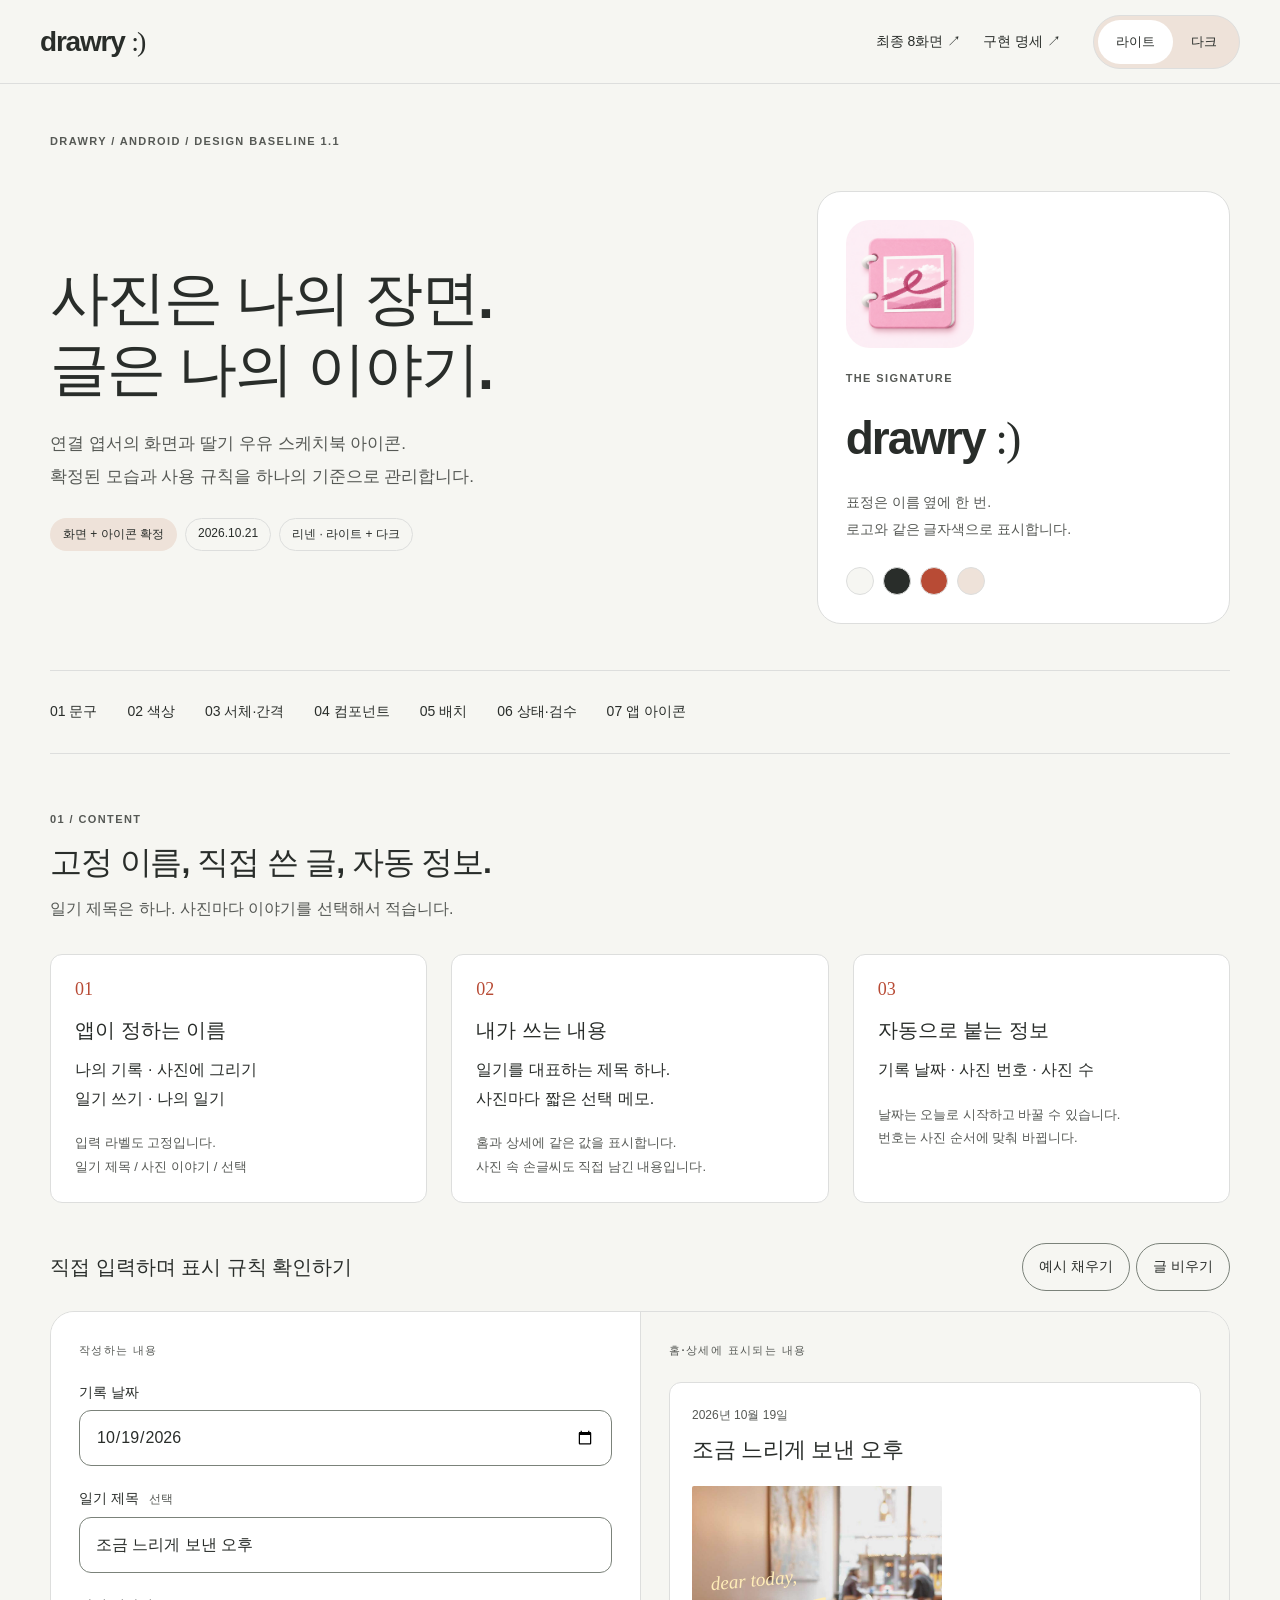
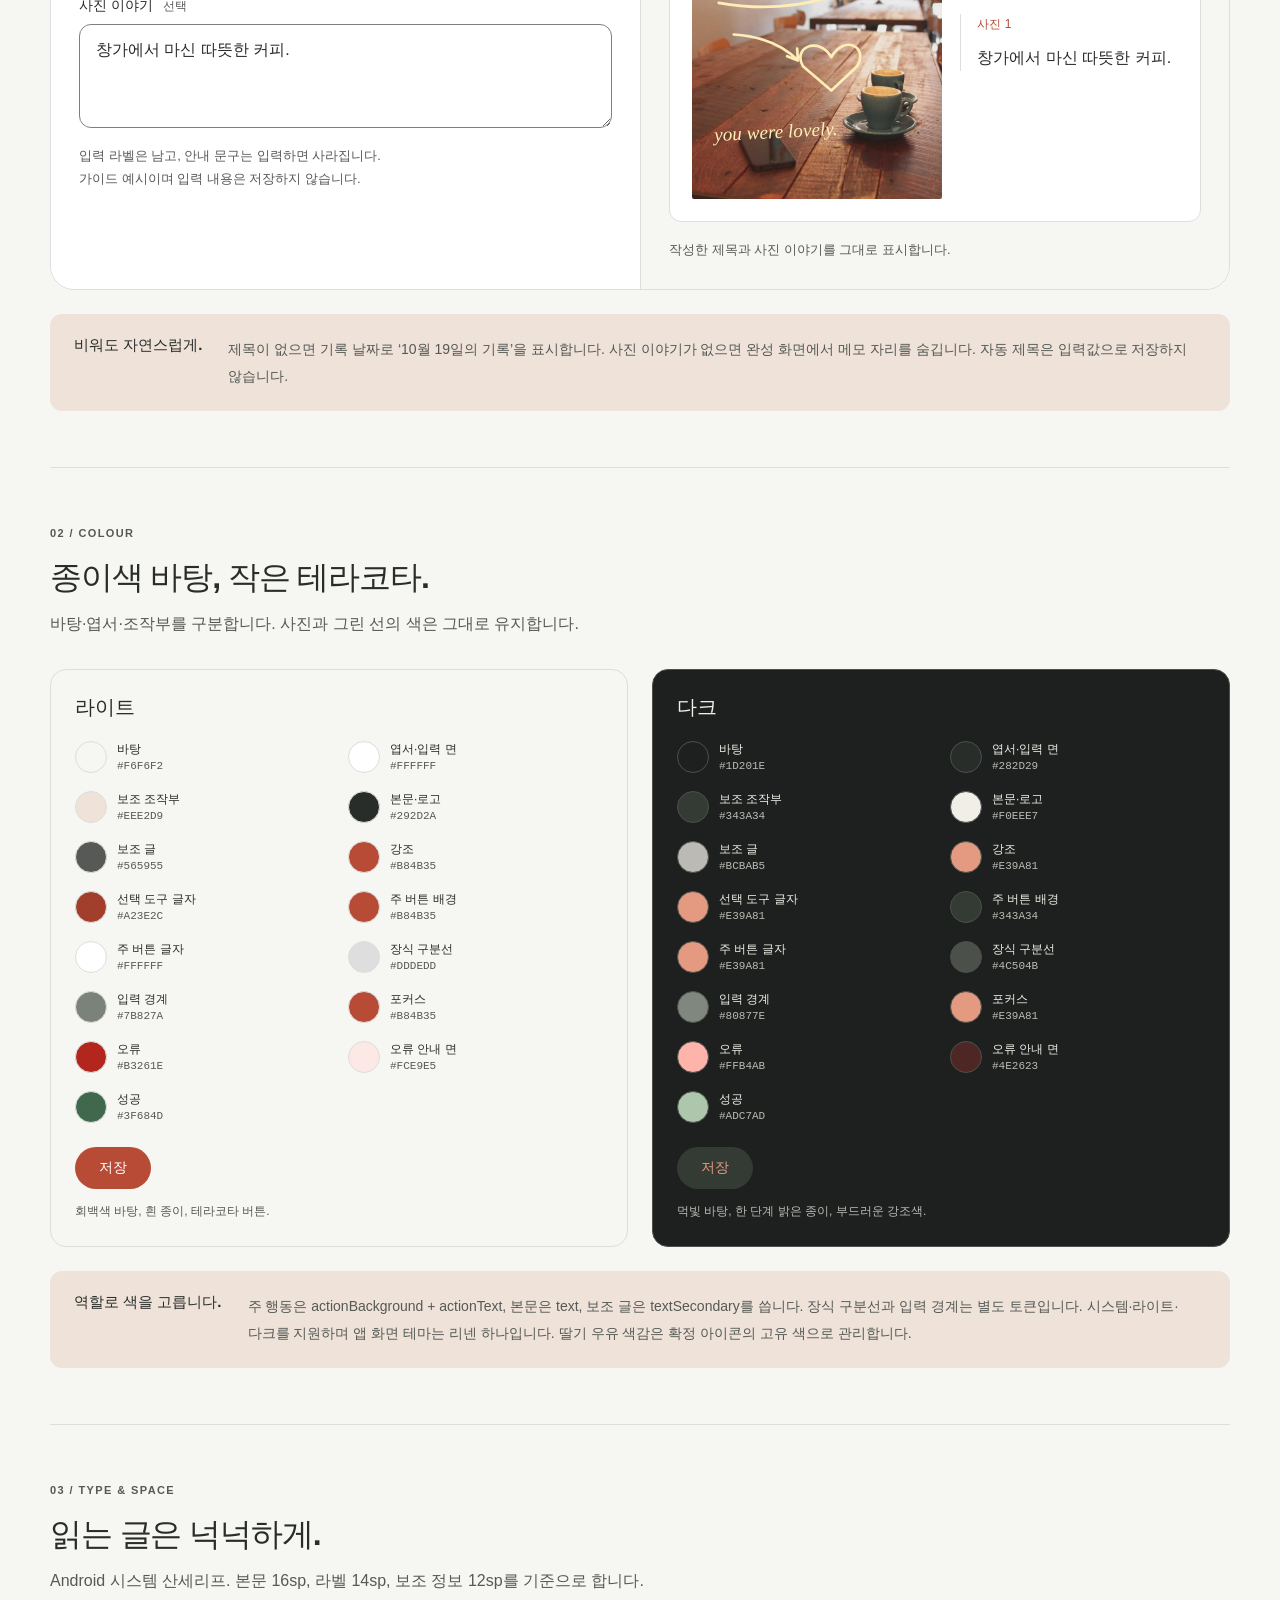
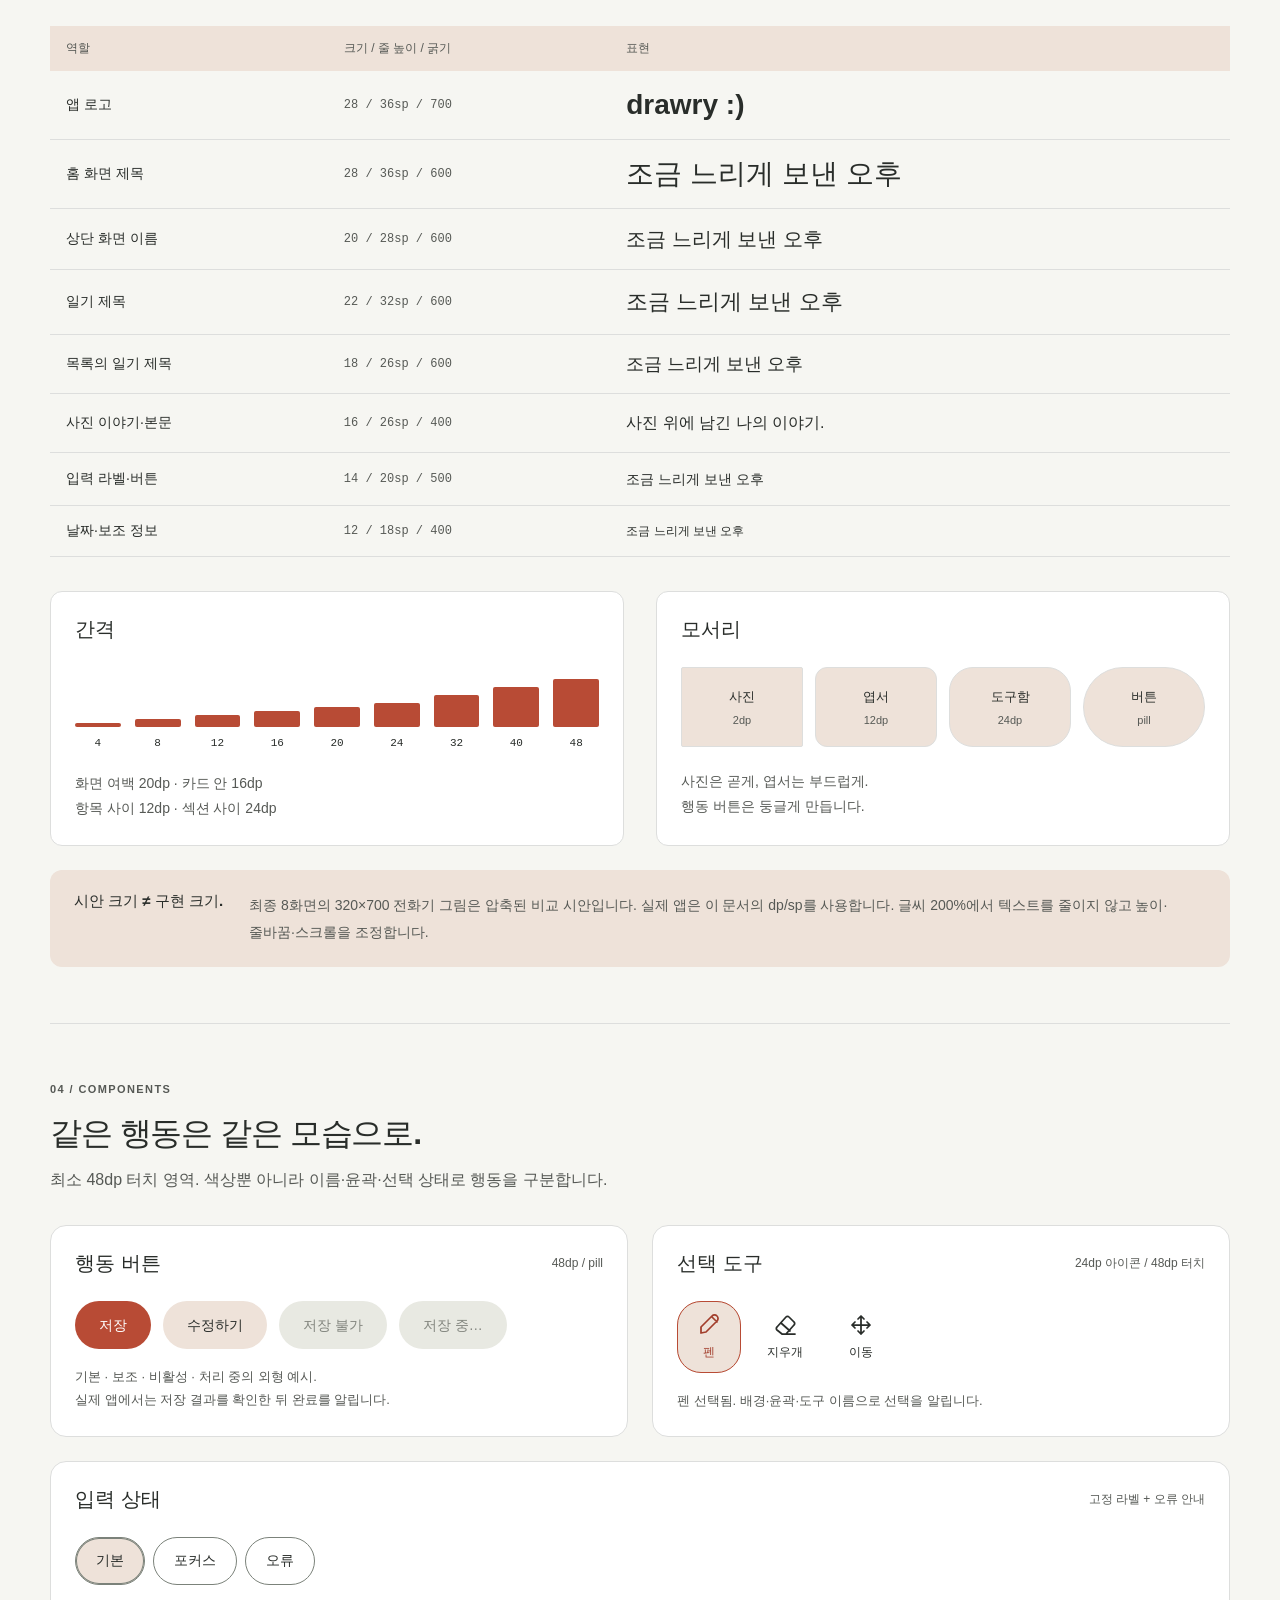
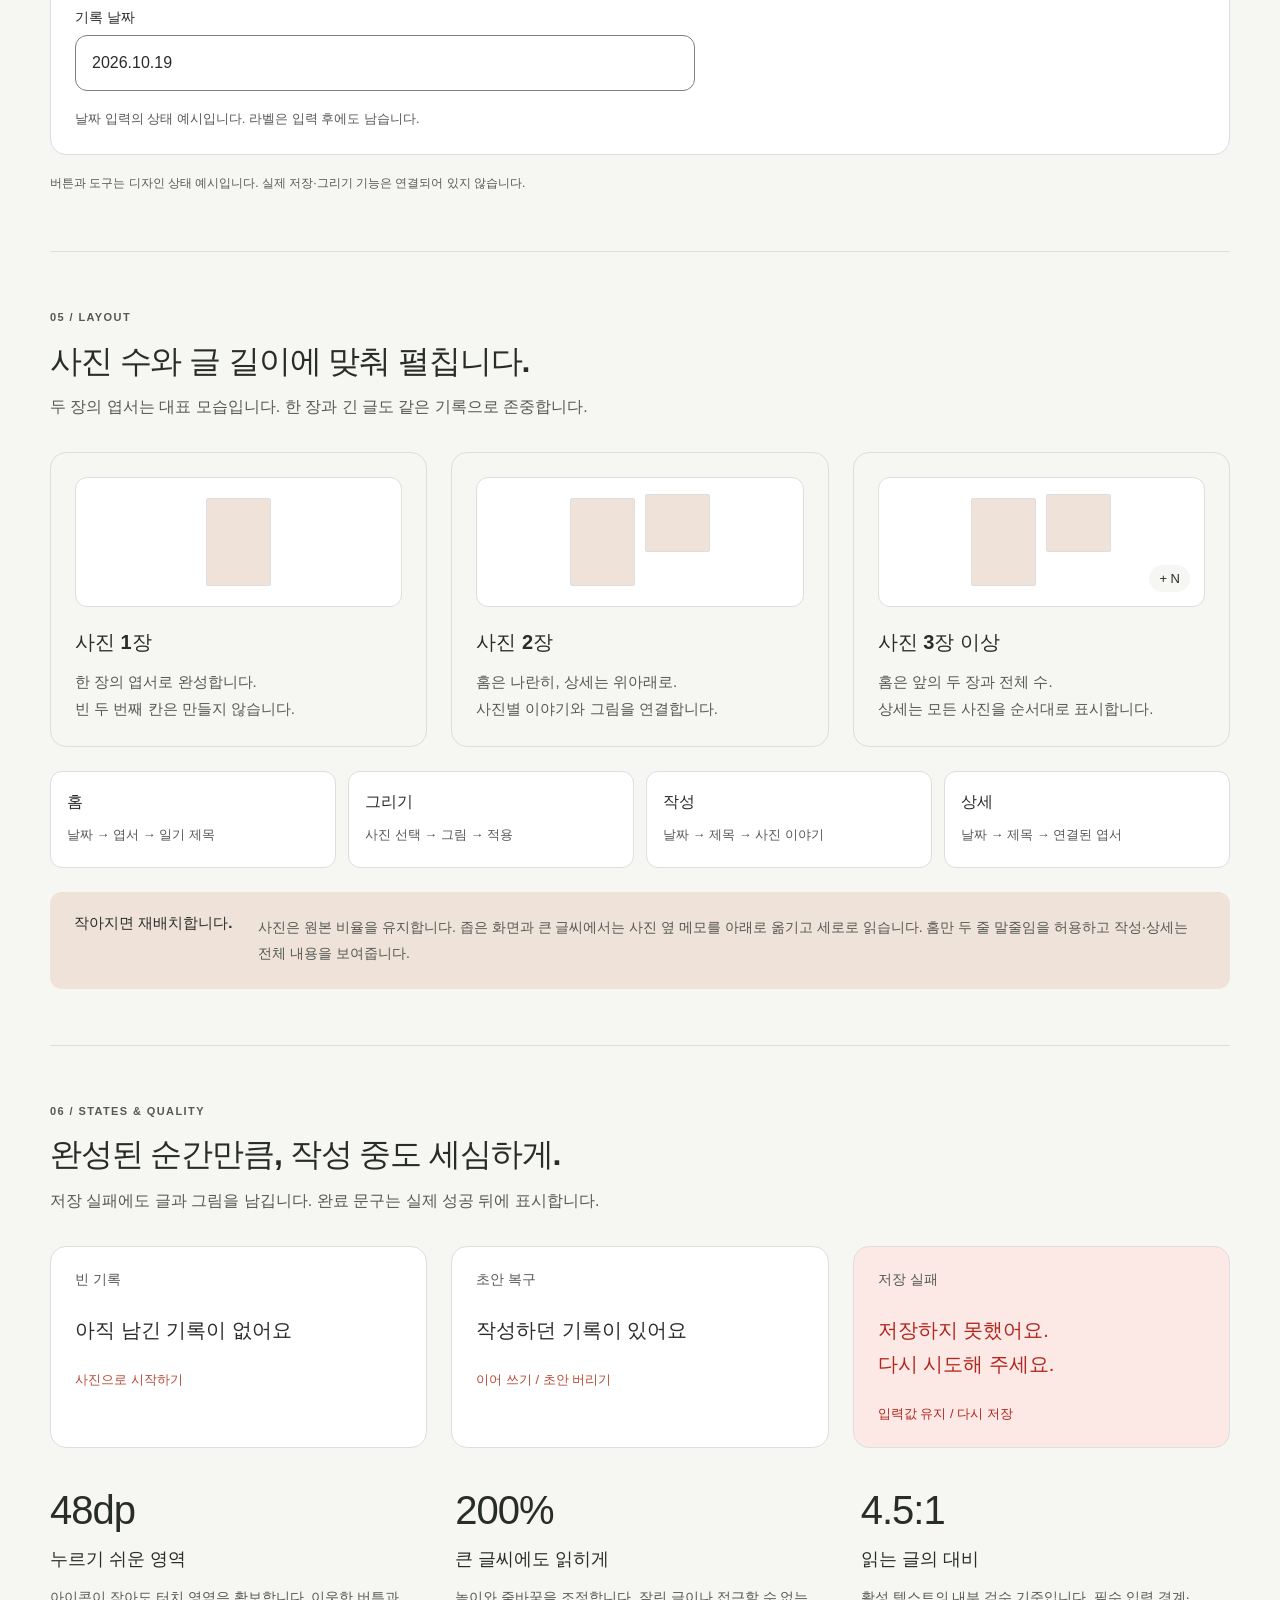
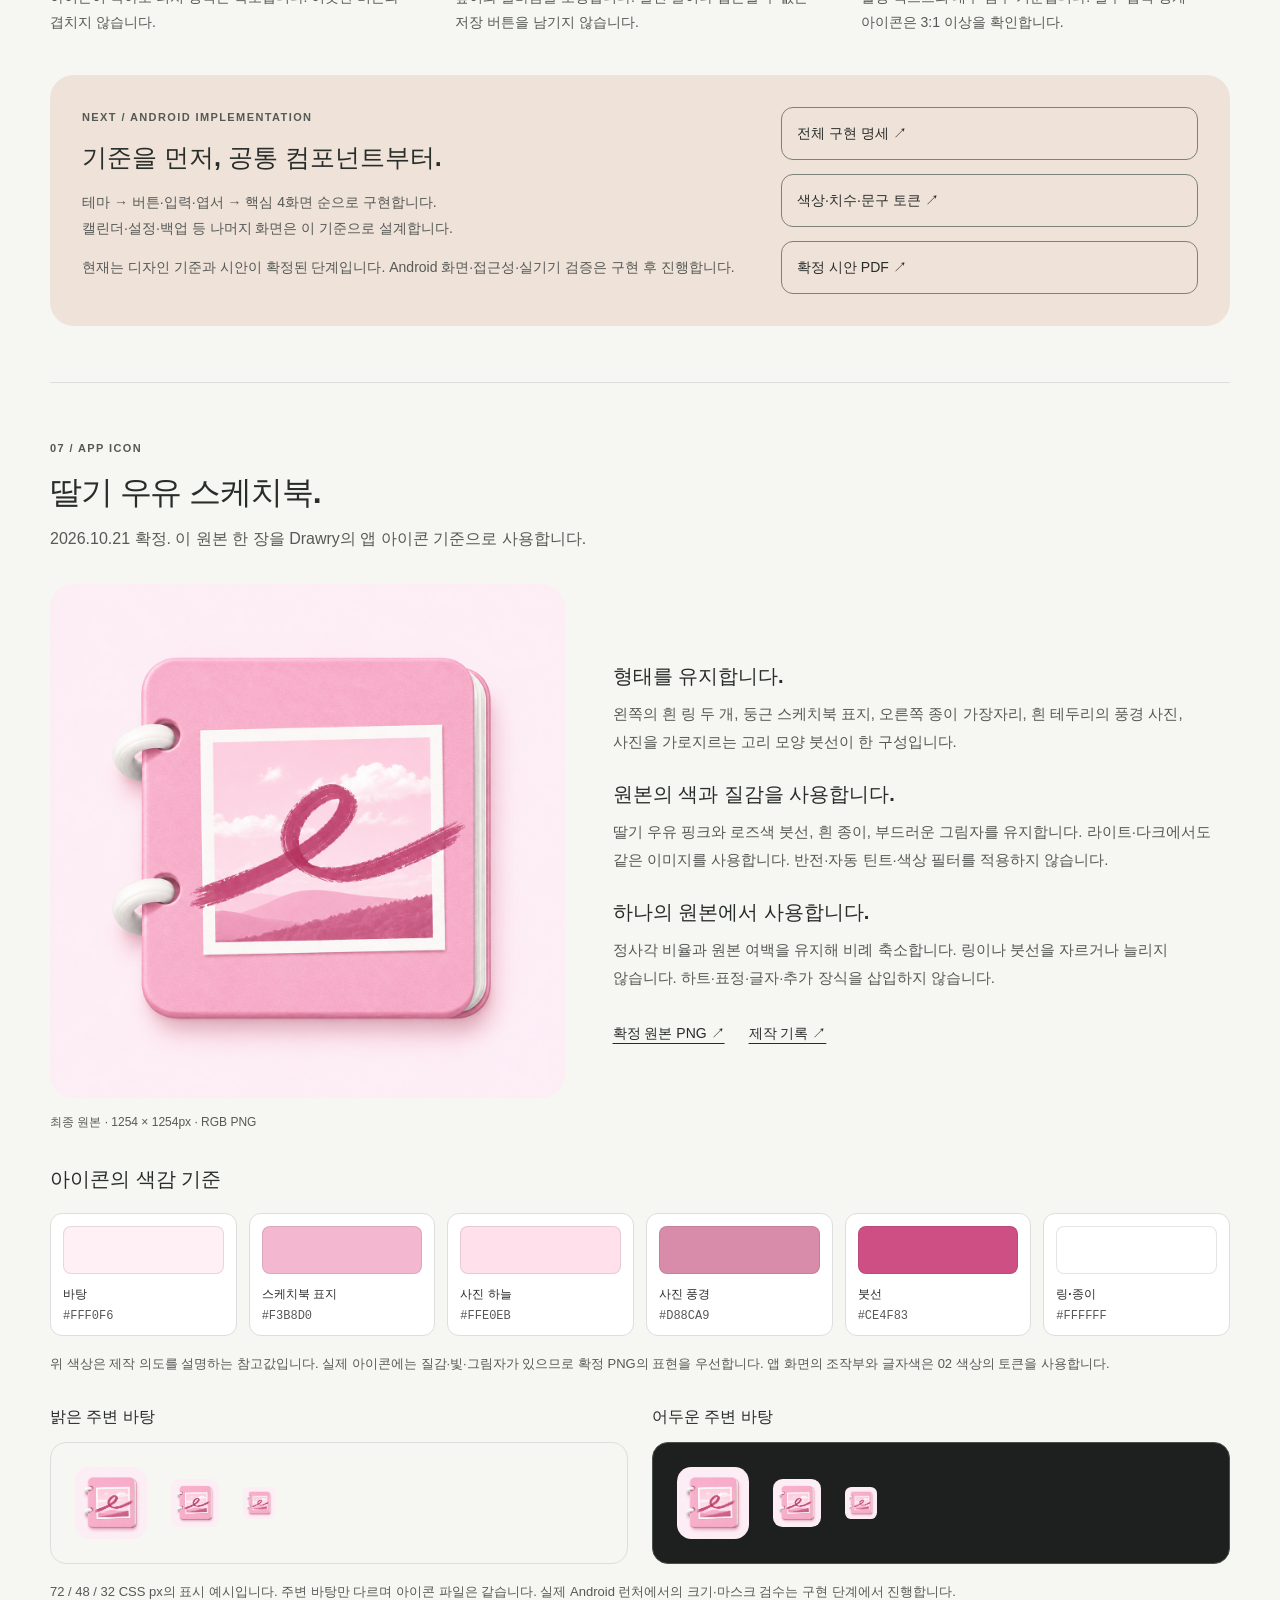
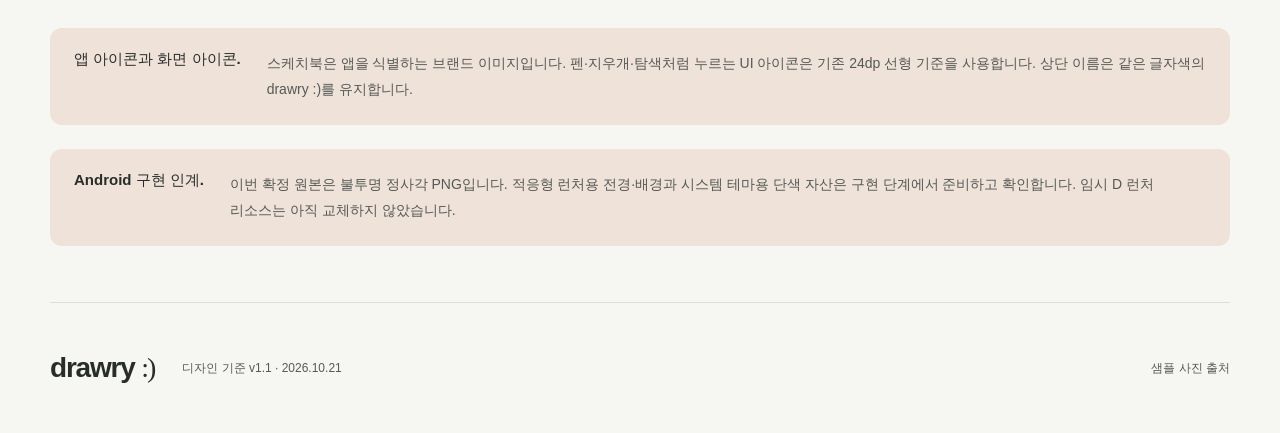
==== commit a34d90fe: "feat: finalize strawberry milk icon and design guide v1.1 [skip ci]" ====
--- a/docs/design/design-system.html
+++ b/docs/design/design-system.html
@@ -3,8 +3,8 @@
 <head>
   <meta charset="utf-8">
   <meta name="viewport" content="width=device-width, initial-scale=1">
-  <meta name="description" content="Drawry Android 디자인 기준 v1.0. 확정된 18번 시안의 문구, 색상, 서체, 컴포넌트, 입력과 표시 규칙.">
-  <title>Drawry — 디자인 기준 v1.0</title>
+  <meta name="description" content="Drawry Android 디자인 기준 v1.1. 확정된 화면과 딸기 우유 스케치북 아이콘의 문구, 색상, 서체, 컴포넌트, 사용 규칙.">
+  <title>Drawry — 디자인 기준 v1.1</title>
   <link rel="stylesheet" href="design-system.css">
   <script src="design-tokens.js" defer></script>
   <script src="design-system.js" defer></script>
@@ -21,12 +21,12 @@
   </header>
   <main id="main">
     <section class="hero page">
-      <div class="kicker">DRAWRY / ANDROID / DESIGN BASELINE 1.0</div>
+      <div class="kicker">DRAWRY / ANDROID / DESIGN BASELINE 1.1</div>
       <div class="hero-columns">
-        <div><h1>사진은 나의 장면.<br>글은 나의 이야기.</h1><p class="lead">18번 연결 엽서의 모습과, 직접 쓴 글이 중심이 되는 구성.<br>이제 모든 화면을 같은 기준으로 만듭니다.</p><div class="badges"><span>디자인 확정</span><span>2026.10.20</span><span>리넨 · 라이트 + 다크</span></div></div>
-        <aside class="identity"><span class="kicker">THE SIGNATURE</span><strong>drawry <span>:)</span></strong><p>표정은 이름 옆에 한 번.<br>로고와 같은 글자색으로 표시합니다.</p><div class="identity-colours" aria-label="현재 모드 팔레트"><i></i><i></i><i></i><i></i></div></aside>
+        <div><h1>사진은 나의 장면.<br>글은 나의 이야기.</h1><p class="lead">연결 엽서의 화면과 딸기 우유 스케치북 아이콘.<br>확정된 모습과 사용 규칙을 하나의 기준으로 관리합니다.</p><div class="badges"><span>화면 + 아이콘 확정</span><span>2026.10.21</span><span>리넨 · 라이트 + 다크</span></div></div>
+        <aside class="identity"><img class="guide-identity-icon" src="assets/app-icon.png" width="1254" height="1254" alt="확정된 딸기 우유 스케치북 아이콘"><span class="kicker">THE SIGNATURE</span><strong>drawry <span>:)</span></strong><p>표정은 이름 옆에 한 번.<br>로고와 같은 글자색으로 표시합니다.</p><div class="identity-colours" aria-label="현재 모드 팔레트"><i></i><i></i><i></i><i></i></div></aside>
       </div>
-      <nav class="contents" aria-label="기준 목차"><a href="#content">01 문구</a><a href="#colours">02 색상</a><a href="#type">03 서체·간격</a><a href="#components">04 컴포넌트</a><a href="#layout">05 배치</a><a href="#states">06 상태·검수</a></nav>
+      <nav class="contents" aria-label="기준 목차"><a href="#content">01 문구</a><a href="#colours">02 색상</a><a href="#type">03 서체·간격</a><a href="#components">04 컴포넌트</a><a href="#layout">05 배치</a><a href="#states">06 상태·검수</a><a href="#app-icon">07 앱 아이콘</a></nav>
     </section>
 
     <section id="content" class="page section">
@@ -64,7 +64,7 @@
     <section id="colours" class="page section">
       <div class="section-head"><div class="kicker">02 / COLOUR</div><h2>종이색 바탕, 작은 테라코타.</h2><p>바탕·엽서·조작부를 구분합니다. 사진과 그린 선의 색은 그대로 유지합니다.</p></div>
       <div class="palette-pair" id="palette-pair"></div>
-      <div class="note"><b>역할로 색을 고릅니다.</b><p>주 행동은 actionBackground + actionText, 본문은 text, 보조 글은 textSecondary를 씁니다. 장식 구분선과 입력 경계는 별도 토큰입니다. 시스템·라이트·다크를 지원하며 v1.0의 색상 테마는 리넨 하나입니다.</p></div>
+      <div class="note"><b>역할로 색을 고릅니다.</b><p>주 행동은 actionBackground + actionText, 본문은 text, 보조 글은 textSecondary를 씁니다. 장식 구분선과 입력 경계는 별도 토큰입니다. 시스템·라이트·다크를 지원하며 앱 화면 테마는 리넨 하나입니다. 딸기 우유 색감은 확정 아이콘의 고유 색으로 관리합니다.</p></div>
     </section>
 
     <section id="type" class="page section">
@@ -109,8 +109,22 @@
       <div class="quality-grid"><div><b>48dp</b><h3>누르기 쉬운 영역</h3><p>아이콘이 작아도 터치 영역은 확보합니다. 이웃한 버튼과 겹치지 않습니다.</p></div><div><b>200%</b><h3>큰 글씨에도 읽히게</h3><p>높이와 줄바꿈을 조정합니다. 잘린 글이나 접근할 수 없는 저장 버튼을 남기지 않습니다.</p></div><div><b>4.5:1</b><h3>읽는 글의 대비</h3><p>활성 텍스트의 내부 검수 기준입니다. 필수 입력 경계·아이콘은 3:1 이상을 확인합니다.</p></div></div>
       <div class="handoff"><div><span class="kicker">NEXT / ANDROID IMPLEMENTATION</span><h3>기준을 먼저, 공통 컴포넌트부터.</h3><p>테마 → 버튼·입력·엽서 → 핵심 4화면 순으로 구현합니다.<br>캘린더·설정·백업 등 나머지 화면은 이 기준으로 설계합니다.</p><p>현재는 디자인 기준과 시안이 확정된 단계입니다. Android 화면·접근성·실기기 검증은 구현 후 진행합니다.</p></div><div class="handoff-links"><a href="DESIGN_SYSTEM.md">전체 구현 명세 ↗</a><a href="design-tokens.js">색상·치수·문구 토큰 ↗</a><a href="final-design.pdf">확정 시안 PDF ↗</a></div></div>
     </section>
+
+    <section id="app-icon" class="page section">
+      <div class="section-head"><div class="kicker">07 / APP ICON</div><h2>딸기 우유 스케치북.</h2><p>2026.10.21 확정. 이 원본 한 장을 Drawry의 앱 아이콘 기준으로 사용합니다.</p></div>
+      <div class="icon-guide-layout">
+        <figure class="icon-master"><a href="assets/app-icon.png" aria-label="확정 앱 아이콘 원본 열기"><img src="assets/app-icon.png" width="1254" height="1254" alt="흰 링 두 개와 사진, 로즈색 붓선을 담은 핑크 스케치북"></a><figcaption>최종 원본 · 1254 × 1254px · RGB PNG</figcaption></figure>
+        <div class="icon-guide-rules"><h3>형태를 유지합니다.</h3><p>왼쪽의 흰 링 두 개, 둥근 스케치북 표지, 오른쪽 종이 가장자리, 흰 테두리의 풍경 사진, 사진을 가로지르는 고리 모양 붓선이 한 구성입니다.</p><h3>원본의 색과 질감을 사용합니다.</h3><p>딸기 우유 핑크와 로즈색 붓선, 흰 종이, 부드러운 그림자를 유지합니다. 라이트·다크에서도 같은 이미지를 사용합니다. 반전·자동 틴트·색상 필터를 적용하지 않습니다.</p><h3>하나의 원본에서 사용합니다.</h3><p>정사각 비율과 원본 여백을 유지해 비례 축소합니다. 링이나 붓선을 자르거나 늘리지 않습니다. 하트·표정·글자·추가 장식을 삽입하지 않습니다.</p><div class="icon-downloads"><a href="assets/app-icon.png" download>확정 원본 PNG ↗</a><a href="assets/app-icon.prompt.json">제작 기록 ↗</a></div></div>
+      </div>
+      <h3 class="icon-subheading">아이콘의 색감 기준</h3><div id="icon-palette" class="icon-palette"></div>
+      <p class="helper">위 색상은 제작 의도를 설명하는 참고값입니다. 실제 아이콘에는 질감·빛·그림자가 있으므로 확정 PNG의 표현을 우선합니다. 앱 화면의 조작부와 글자색은 02 색상의 토큰을 사용합니다.</p>
+      <div class="icon-usage-grid"><article><h3>밝은 주변 바탕</h3><div class="icon-context light"><img src="assets/app-icon.png" width="72" height="72" alt="밝은 바탕에서 72 CSS px로 표시한 원본"><img src="assets/app-icon.png" width="48" height="48" alt="밝은 바탕에서 48 CSS px로 표시한 원본"><img src="assets/app-icon.png" width="32" height="32" alt="밝은 바탕에서 32 CSS px로 표시한 원본"></div></article><article><h3>어두운 주변 바탕</h3><div class="icon-context dark"><img src="assets/app-icon.png" width="72" height="72" alt="어두운 바탕에서 72 CSS px로 표시한 원본"><img src="assets/app-icon.png" width="48" height="48" alt="어두운 바탕에서 48 CSS px로 표시한 원본"><img src="assets/app-icon.png" width="32" height="32" alt="어두운 바탕에서 32 CSS px로 표시한 원본"></div></article></div>
+      <p class="helper">72 / 48 / 32 CSS px의 표시 예시입니다. 주변 바탕만 다르며 아이콘 파일은 같습니다. 실제 Android 런처에서의 크기·마스크 검수는 구현 단계에서 진행합니다.</p>
+      <div class="note"><b>앱 아이콘과 화면 아이콘.</b><p>스케치북은 앱을 식별하는 브랜드 이미지입니다. 펜·지우개·탐색처럼 누르는 UI 아이콘은 기존 24dp 선형 기준을 사용합니다. 상단 이름은 같은 글자색의 drawry :)를 유지합니다.</p></div>
+      <div class="note"><b>Android 구현 인계.</b><p>이번 확정 원본은 불투명 정사각 PNG입니다. 적응형 런처용 전경·배경과 시스템 테마용 단색 자산은 구현 단계에서 준비하고 확인합니다. 임시 D 런처 리소스는 아직 교체하지 않았습니다.</p></div>
+    </section>
   </main>
-  <footer class="page"><a class="brand" href="index.html">drawry <span>:)</span></a><p>디자인 기준 v1.0 · 2026.10.20</p><a href="assets/credits.txt">샘플 사진 출처</a></footer>
+  <footer class="page"><a class="brand" href="index.html">drawry <span>:)</span></a><p>디자인 기준 v1.1 · 2026.10.21</p><a href="assets/credits.txt">샘플 사진 출처</a></footer>
   <noscript><p class="page">색상·서체 표와 동작 예시는 JavaScript를 사용합니다. 전체 기준은 <a href="DESIGN_SYSTEM.md">구현 명세</a>에서도 확인할 수 있습니다.</p></noscript>
 </body>
 </html>
--- a/docs/design/design-system.css
+++ b/docs/design/design-system.css
@@ -15,3 +15,12 @@
 @media(max-width:370px){.page{width:calc(100% - 28px)}.site-header{padding-inline:14px}.site-header nav{gap:10px}.site-header .brand{font-size:24px}.colour-grid{grid-template-columns:1fr}.photo-row{grid-template-columns:1fr}.photo-copy{border-left:0;border-top:1px solid var(--outline);padding:12px 0 0}.palette-panel{padding:20px}.radius-scale{gap:8px}.flow-grid{grid-template-columns:1fr}}
 @media(prefers-reduced-motion:reduce){html{scroll-behavior:auto}}
 h1,h2,h3,p{word-break:keep-all;overflow-wrap:anywhere}
+/* One approved brand image; mode changes only the surrounding guide. */
+.guide-identity-icon{width:128px;height:128px;object-fit:contain;border-radius:24px;margin-bottom:20px}
+.icon-guide-layout{display:grid;grid-template-columns:minmax(0,1fr) minmax(0,1.2fr);gap:48px;align-items:center}
+.icon-master{margin:0}.icon-master img{width:100%;height:auto;aspect-ratio:1;object-fit:contain;border-radius:24px}.icon-master figcaption{font-size:12px;line-height:1.8;color:var(--textSecondary);margin-top:14px}
+.icon-guide-rules h3{font-size:20px;margin-top:24px}.icon-guide-rules h3:first-child{margin-top:0}.icon-guide-rules p{font-size:15px;line-height:1.9;color:var(--textSecondary);margin-top:10px}.icon-downloads{display:flex;gap:12px 24px;flex-wrap:wrap;margin-top:20px;font-size:14px}.icon-downloads a{padding-block:12px;text-decoration:underline;text-underline-offset:5px}
+.icon-subheading{font-size:20px;margin:32px 0 20px}.icon-palette{display:grid;grid-template-columns:repeat(6,minmax(0,1fr));gap:12px}.icon-colour{padding:12px;background:var(--surface);border:1px solid var(--outline);border-radius:12px}.icon-colour i{display:block;height:48px;border:1px solid rgba(41,45,42,.12);border-radius:8px;margin-bottom:12px}.icon-colour b{font-size:12px;display:block}.icon-colour code{font-size:12px;display:block;color:var(--textSecondary);margin-top:6px}
+.icon-usage-grid{display:grid;grid-template-columns:1fr 1fr;gap:24px;margin-top:32px}.icon-usage-grid h3{font-size:16px;margin-bottom:14px}.icon-context{display:flex;align-items:center;gap:24px;padding:24px;border-radius:16px;border:1px solid #DDDEDD;background:#F6F6F2}.icon-context.dark{background:#1D201E;border-color:#4C504B}.icon-context img{object-fit:contain;border-radius:20%;flex-shrink:0}.icon-context img,.icon-master img,.guide-identity-icon{filter:none}
+@media(max-width:900px){.icon-guide-layout{gap:28px}.icon-palette{grid-template-columns:repeat(3,minmax(0,1fr))}.icon-context{gap:16px;padding:20px}}
+@media(max-width:760px){.icon-guide-layout,.icon-usage-grid{grid-template-columns:1fr}.icon-master{max-width:360px;margin:auto}.icon-usage-grid{gap:20px}.icon-palette{grid-template-columns:repeat(2,minmax(0,1fr))}}
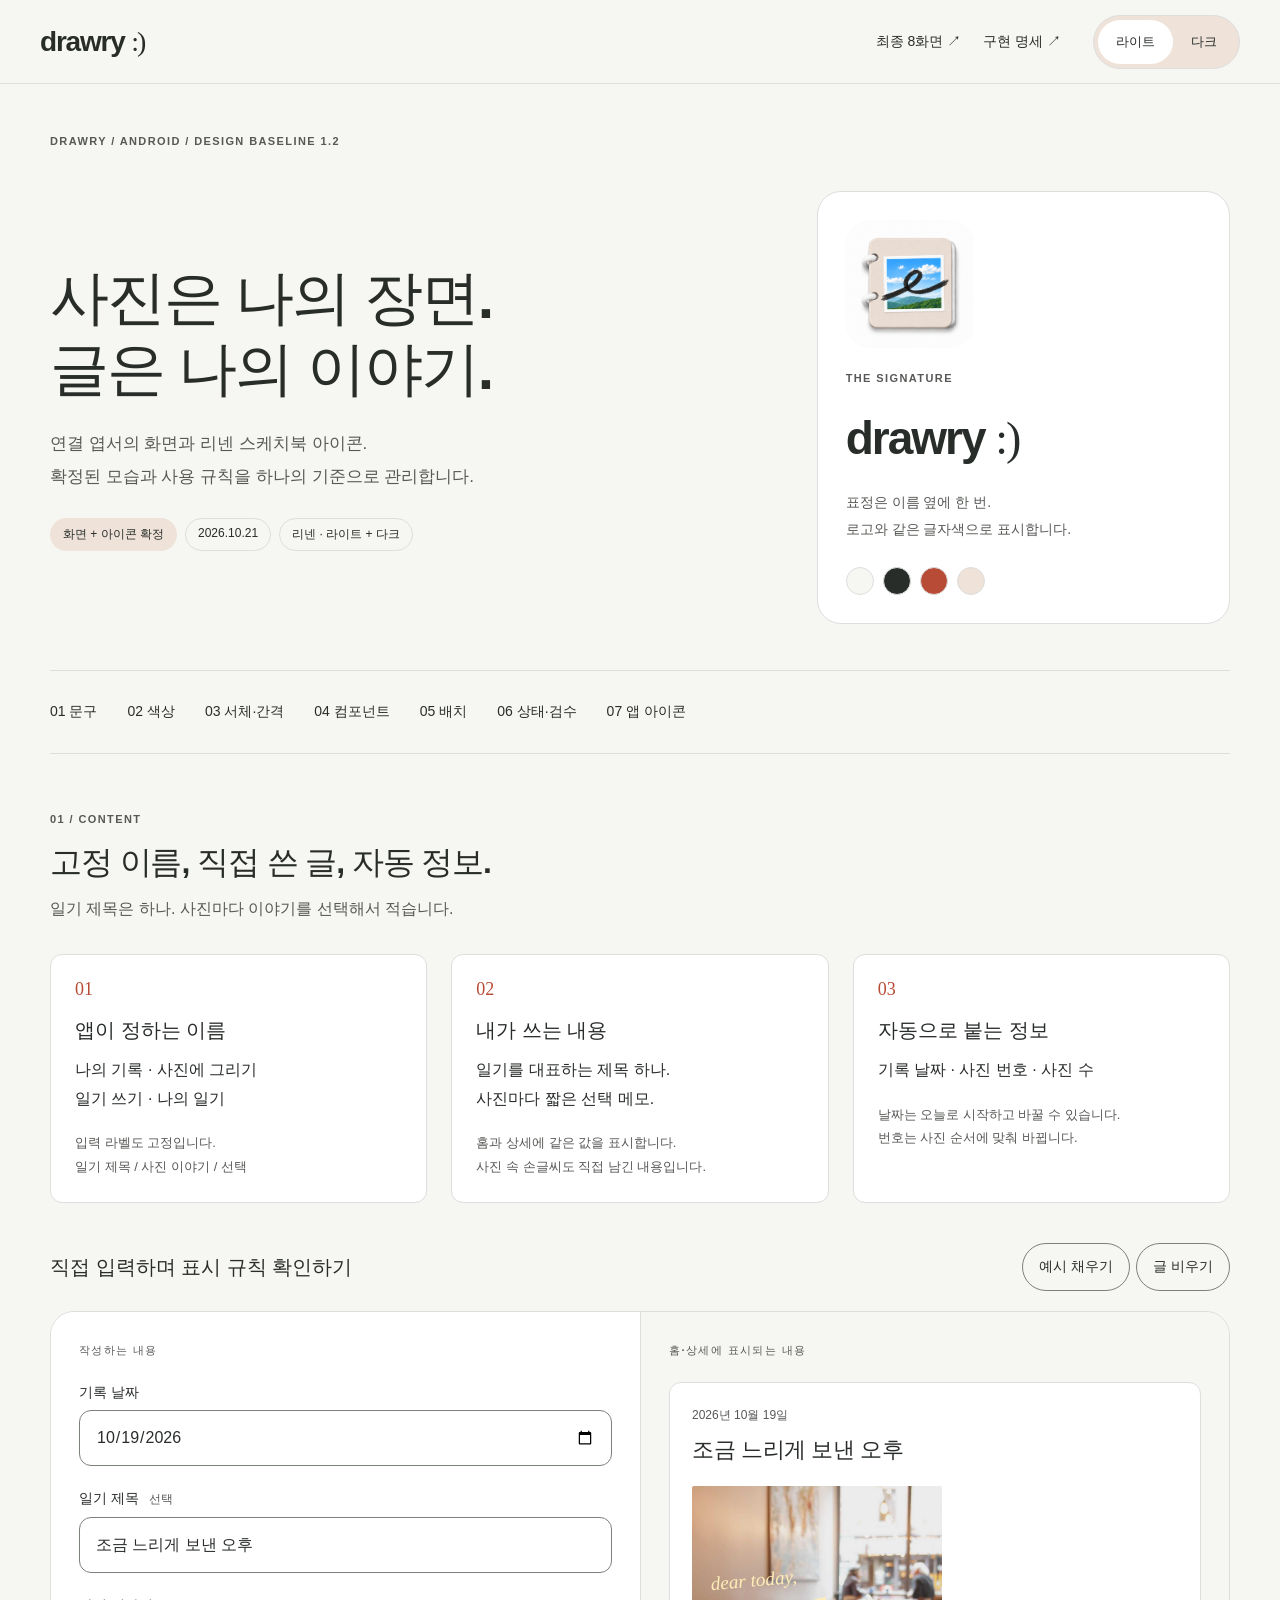
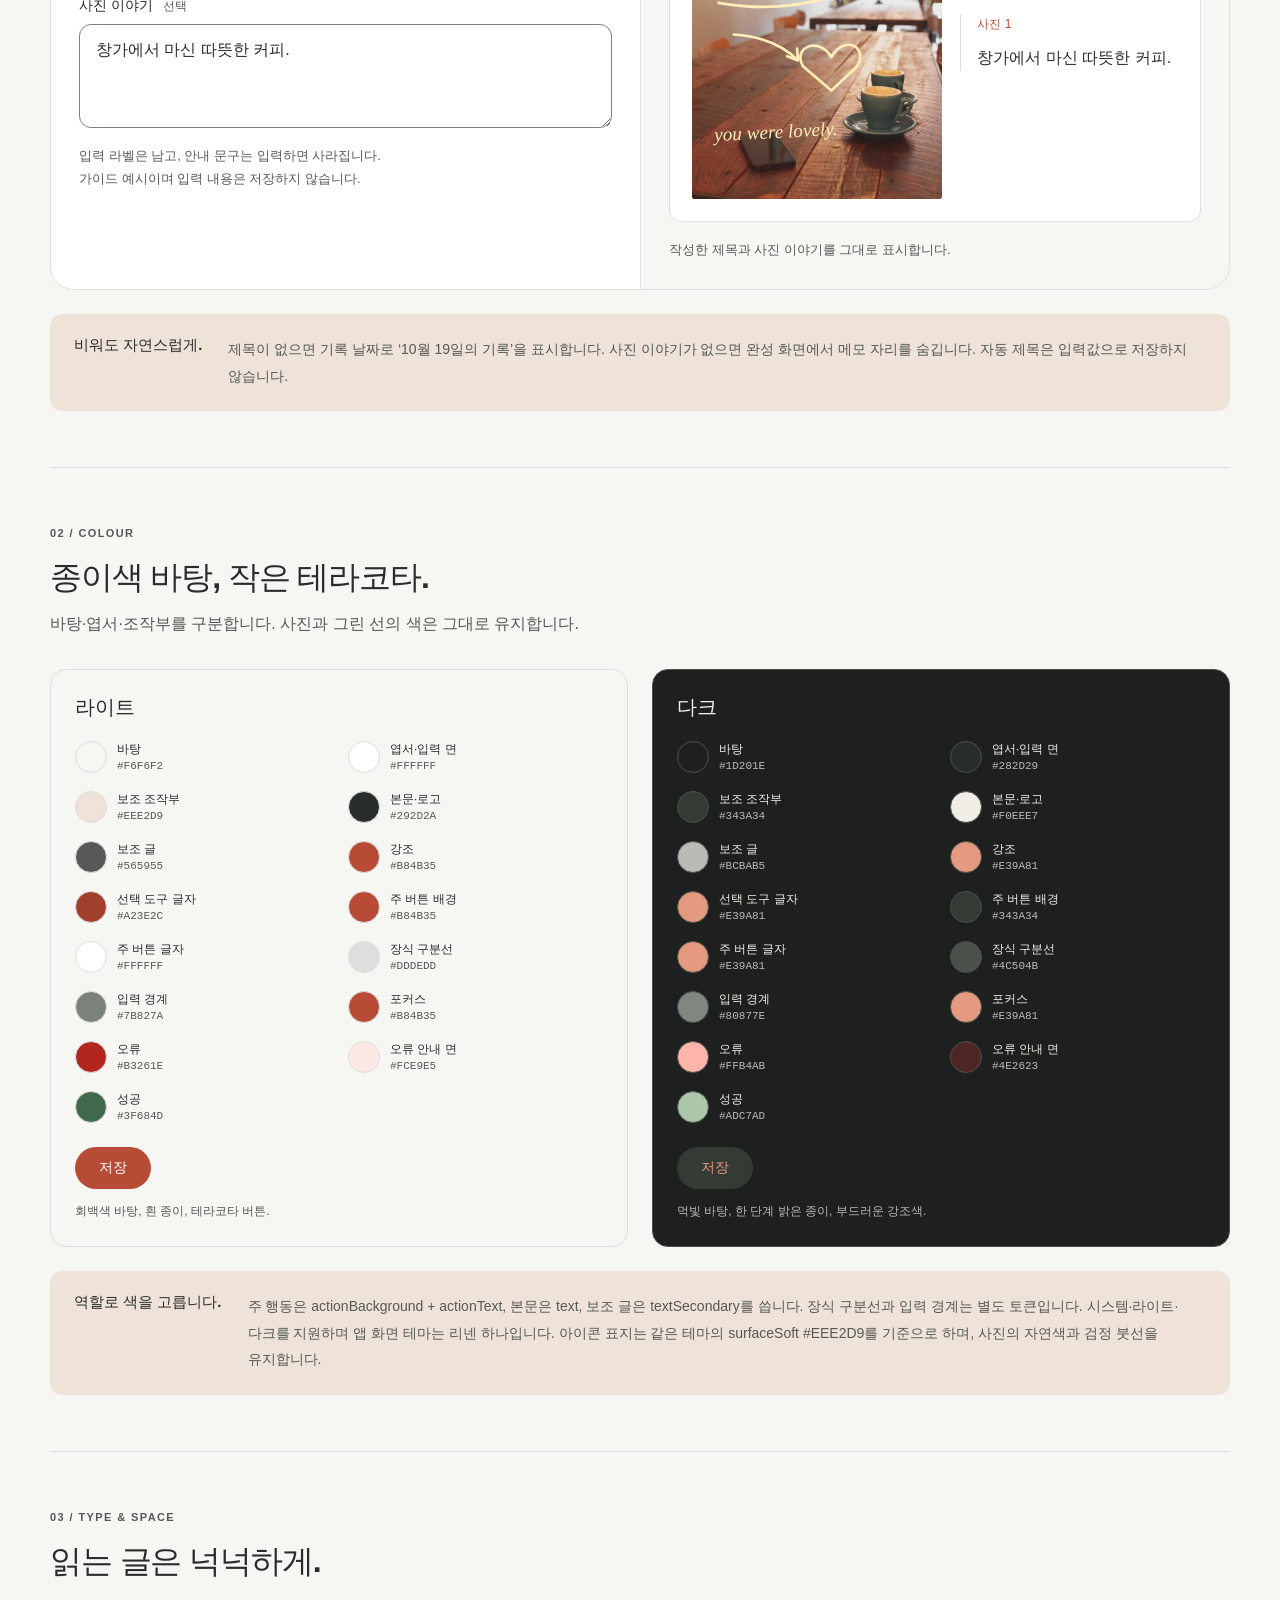
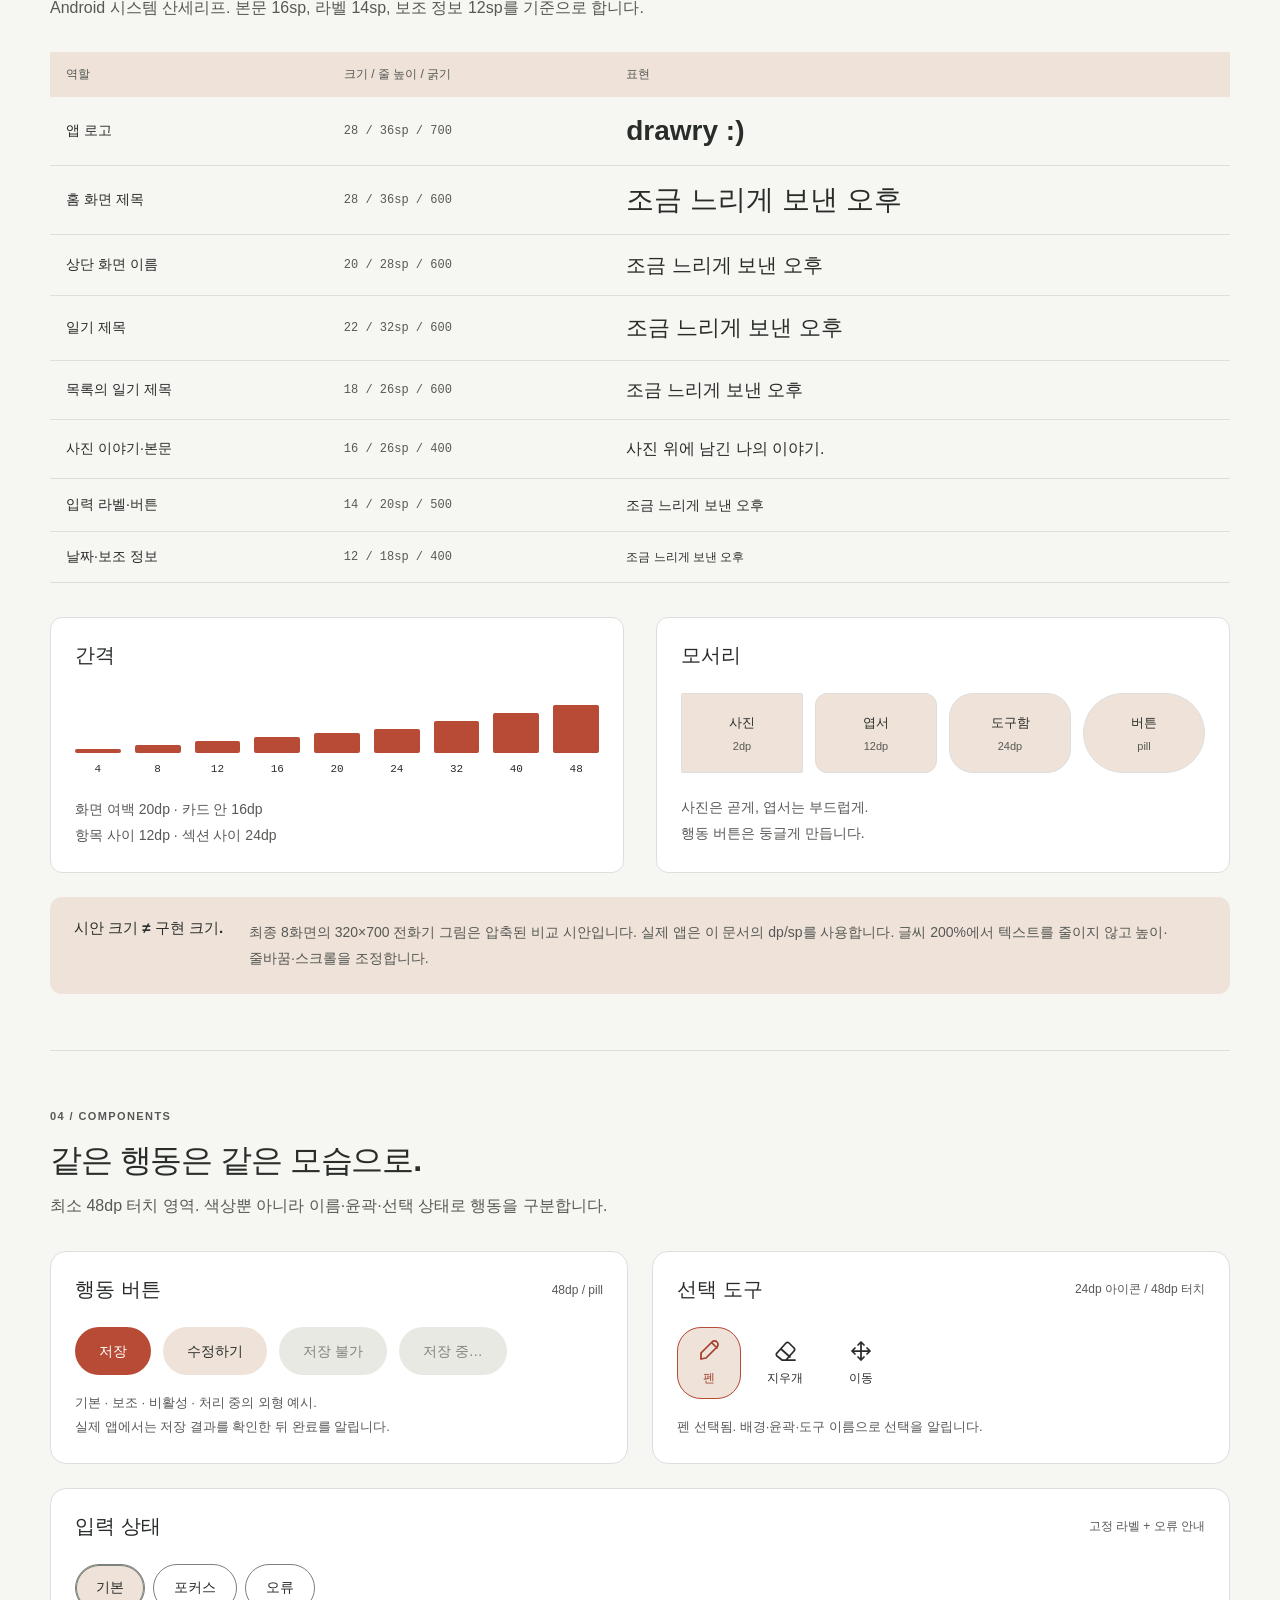
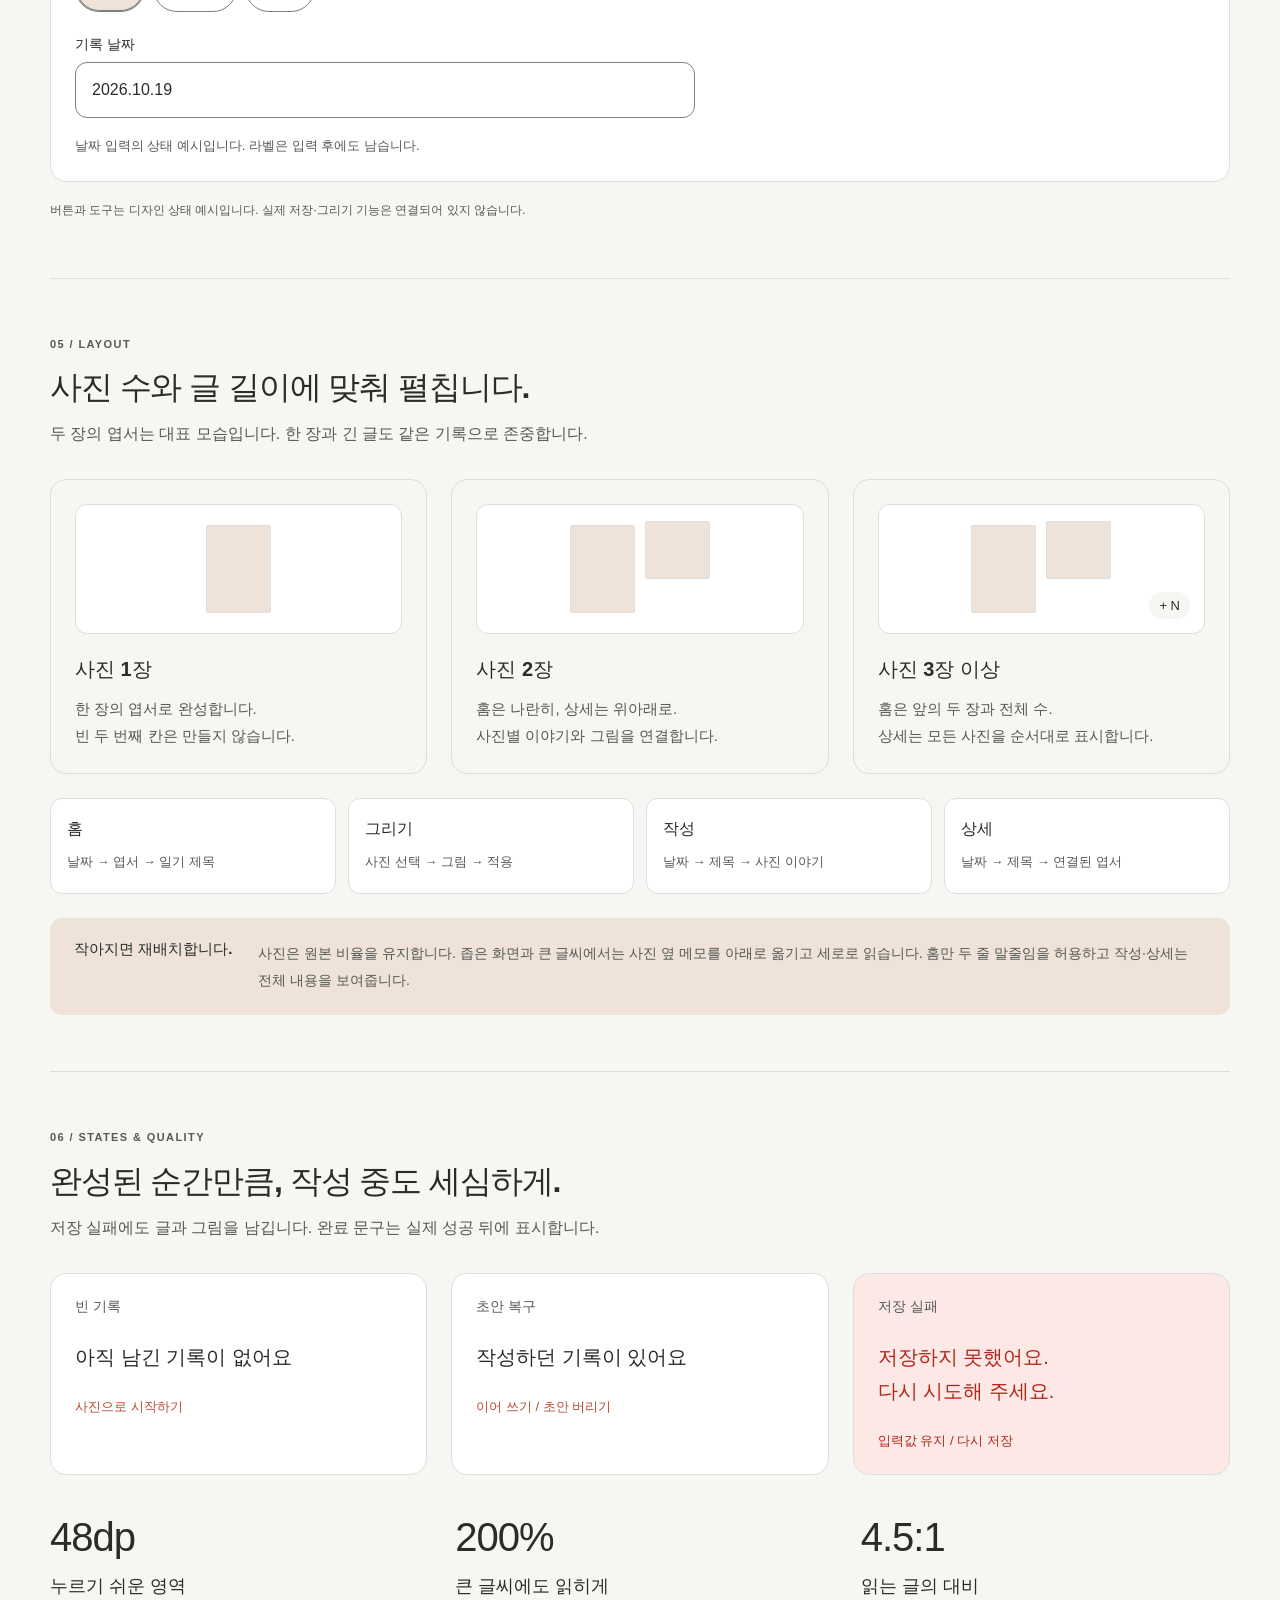
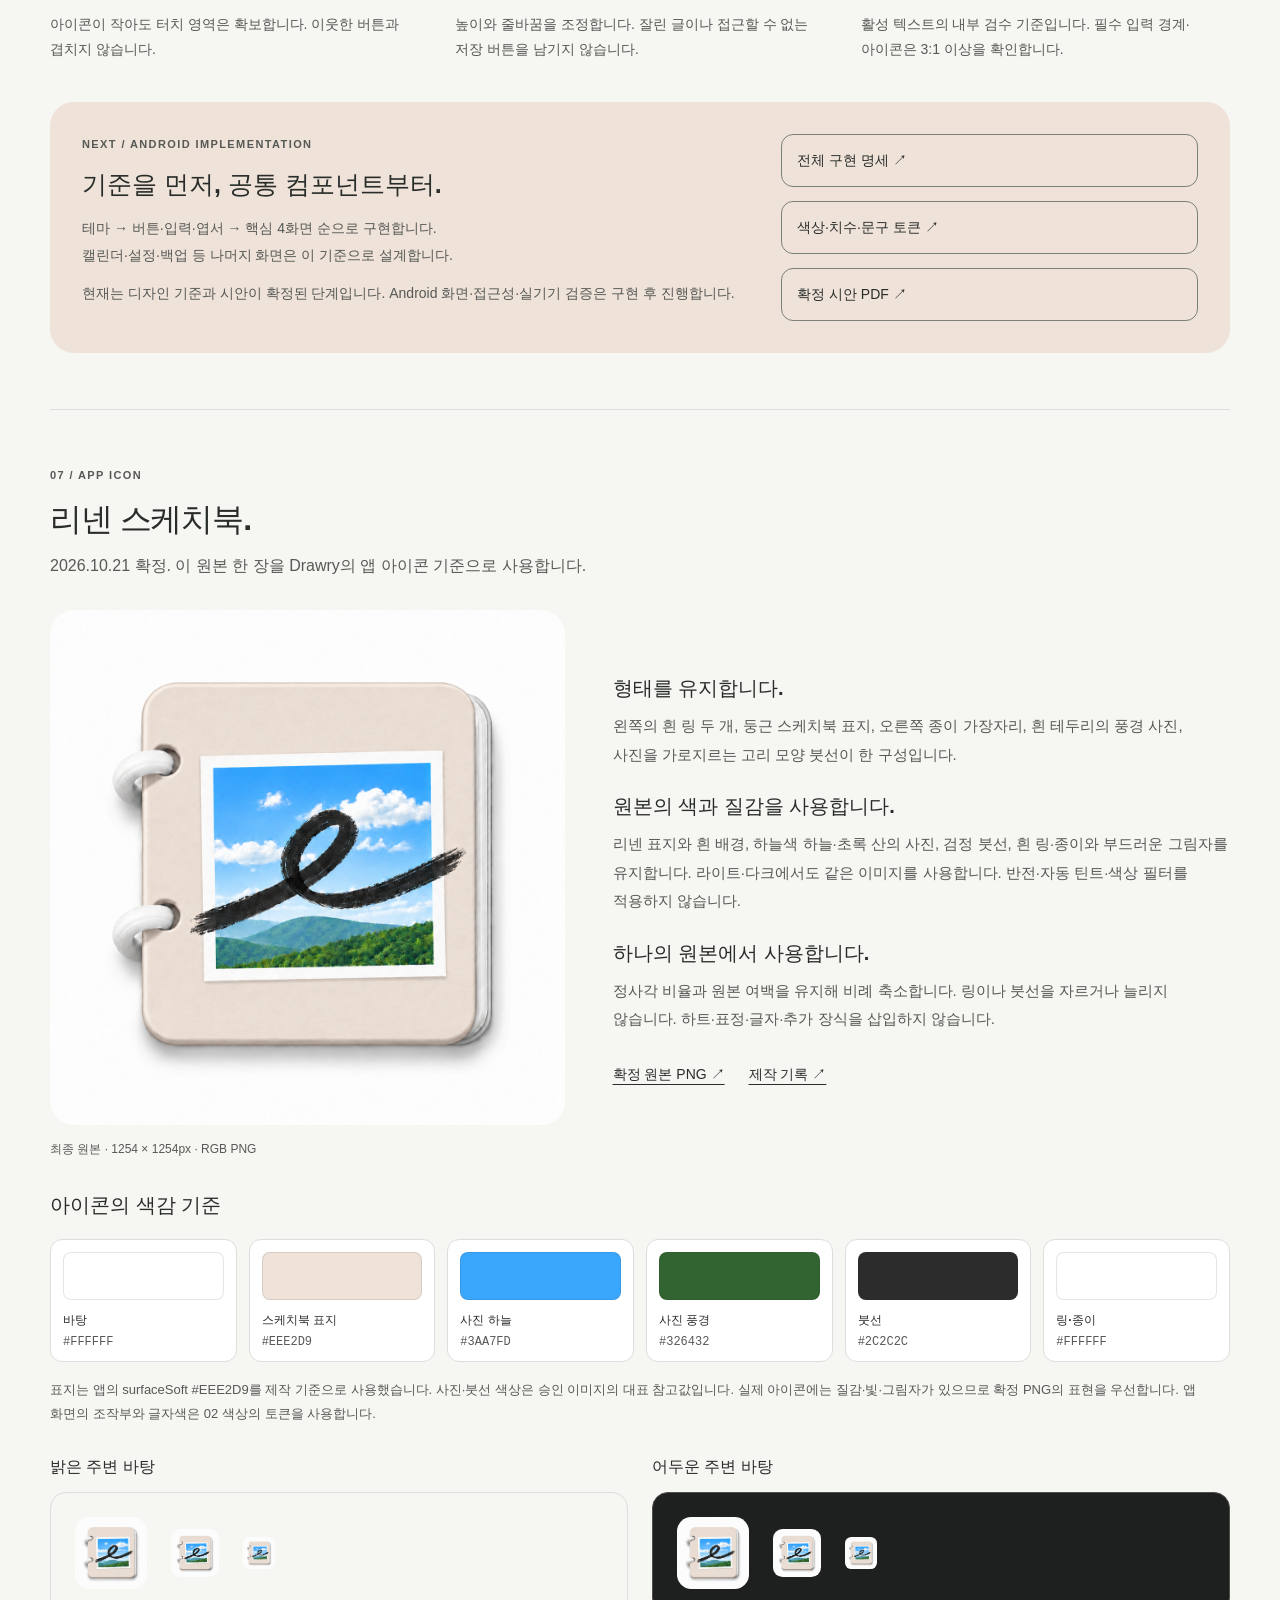
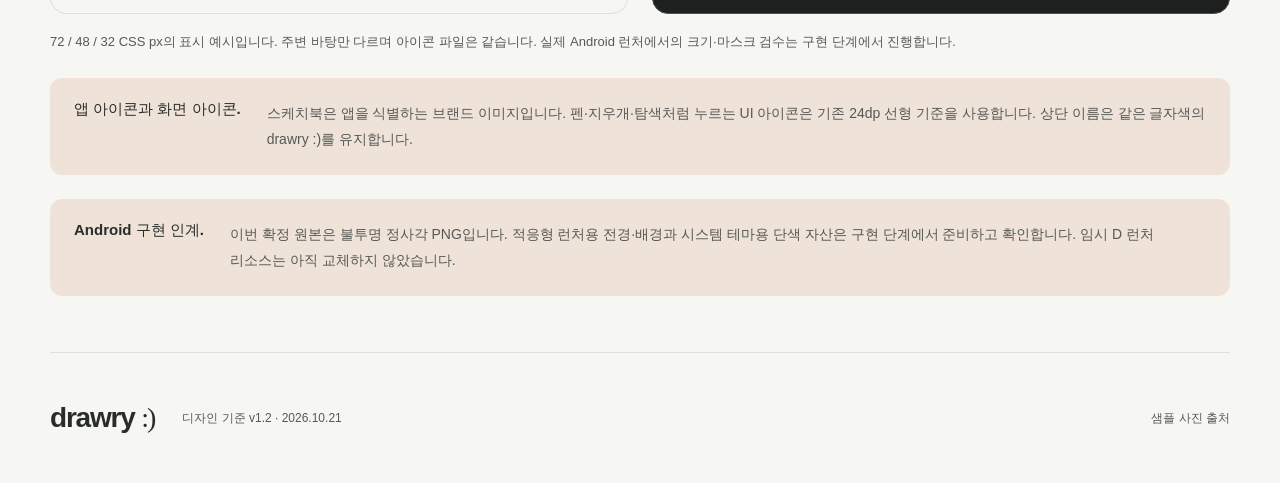
==== commit 5de023d3: "feat: finalize linen sketchbook icon and design guide v1.2 [skip ci]" ====
--- a/docs/design/design-system.html
+++ b/docs/design/design-system.html
@@ -3,8 +3,8 @@
 <head>
   <meta charset="utf-8">
   <meta name="viewport" content="width=device-width, initial-scale=1">
-  <meta name="description" content="Drawry Android 디자인 기준 v1.1. 확정된 화면과 딸기 우유 스케치북 아이콘의 문구, 색상, 서체, 컴포넌트, 사용 규칙.">
-  <title>Drawry — 디자인 기준 v1.1</title>
+  <meta name="description" content="Drawry Android 디자인 기준 v1.2. 확정된 화면과 리넨 스케치북 아이콘의 문구, 색상, 서체, 컴포넌트, 사용 규칙.">
+  <title>Drawry — 디자인 기준 v1.2</title>
   <link rel="stylesheet" href="design-system.css">
   <script src="design-tokens.js" defer></script>
   <script src="design-system.js" defer></script>
@@ -21,10 +21,10 @@
   </header>
   <main id="main">
     <section class="hero page">
-      <div class="kicker">DRAWRY / ANDROID / DESIGN BASELINE 1.1</div>
+      <div class="kicker">DRAWRY / ANDROID / DESIGN BASELINE 1.2</div>
       <div class="hero-columns">
-        <div><h1>사진은 나의 장면.<br>글은 나의 이야기.</h1><p class="lead">연결 엽서의 화면과 딸기 우유 스케치북 아이콘.<br>확정된 모습과 사용 규칙을 하나의 기준으로 관리합니다.</p><div class="badges"><span>화면 + 아이콘 확정</span><span>2026.10.21</span><span>리넨 · 라이트 + 다크</span></div></div>
-        <aside class="identity"><img class="guide-identity-icon" src="assets/app-icon.png" width="1254" height="1254" alt="확정된 딸기 우유 스케치북 아이콘"><span class="kicker">THE SIGNATURE</span><strong>drawry <span>:)</span></strong><p>표정은 이름 옆에 한 번.<br>로고와 같은 글자색으로 표시합니다.</p><div class="identity-colours" aria-label="현재 모드 팔레트"><i></i><i></i><i></i><i></i></div></aside>
+        <div><h1>사진은 나의 장면.<br>글은 나의 이야기.</h1><p class="lead">연결 엽서의 화면과 리넨 스케치북 아이콘.<br>확정된 모습과 사용 규칙을 하나의 기준으로 관리합니다.</p><div class="badges"><span>화면 + 아이콘 확정</span><span>2026.10.21</span><span>리넨 · 라이트 + 다크</span></div></div>
+        <aside class="identity"><img class="guide-identity-icon" src="assets/app-icon.png" width="1254" height="1254" alt="확정된 리넨 스케치북 아이콘"><span class="kicker">THE SIGNATURE</span><strong>drawry <span>:)</span></strong><p>표정은 이름 옆에 한 번.<br>로고와 같은 글자색으로 표시합니다.</p><div class="identity-colours" aria-label="현재 모드 팔레트"><i></i><i></i><i></i><i></i></div></aside>
       </div>
       <nav class="contents" aria-label="기준 목차"><a href="#content">01 문구</a><a href="#colours">02 색상</a><a href="#type">03 서체·간격</a><a href="#components">04 컴포넌트</a><a href="#layout">05 배치</a><a href="#states">06 상태·검수</a><a href="#app-icon">07 앱 아이콘</a></nav>
     </section>
@@ -64,7 +64,7 @@
     <section id="colours" class="page section">
       <div class="section-head"><div class="kicker">02 / COLOUR</div><h2>종이색 바탕, 작은 테라코타.</h2><p>바탕·엽서·조작부를 구분합니다. 사진과 그린 선의 색은 그대로 유지합니다.</p></div>
       <div class="palette-pair" id="palette-pair"></div>
-      <div class="note"><b>역할로 색을 고릅니다.</b><p>주 행동은 actionBackground + actionText, 본문은 text, 보조 글은 textSecondary를 씁니다. 장식 구분선과 입력 경계는 별도 토큰입니다. 시스템·라이트·다크를 지원하며 앱 화면 테마는 리넨 하나입니다. 딸기 우유 색감은 확정 아이콘의 고유 색으로 관리합니다.</p></div>
+      <div class="note"><b>역할로 색을 고릅니다.</b><p>주 행동은 actionBackground + actionText, 본문은 text, 보조 글은 textSecondary를 씁니다. 장식 구분선과 입력 경계는 별도 토큰입니다. 시스템·라이트·다크를 지원하며 앱 화면 테마는 리넨 하나입니다. 아이콘 표지는 같은 테마의 surfaceSoft #EEE2D9를 기준으로 하며, 사진의 자연색과 검정 붓선을 유지합니다.</p></div>
     </section>
 
     <section id="type" class="page section">
@@ -111,20 +111,20 @@
     </section>
 
     <section id="app-icon" class="page section">
-      <div class="section-head"><div class="kicker">07 / APP ICON</div><h2>딸기 우유 스케치북.</h2><p>2026.10.21 확정. 이 원본 한 장을 Drawry의 앱 아이콘 기준으로 사용합니다.</p></div>
+      <div class="section-head"><div class="kicker">07 / APP ICON</div><h2>리넨 스케치북.</h2><p>2026.10.21 확정. 이 원본 한 장을 Drawry의 앱 아이콘 기준으로 사용합니다.</p></div>
       <div class="icon-guide-layout">
-        <figure class="icon-master"><a href="assets/app-icon.png" aria-label="확정 앱 아이콘 원본 열기"><img src="assets/app-icon.png" width="1254" height="1254" alt="흰 링 두 개와 사진, 로즈색 붓선을 담은 핑크 스케치북"></a><figcaption>최종 원본 · 1254 × 1254px · RGB PNG</figcaption></figure>
-        <div class="icon-guide-rules"><h3>형태를 유지합니다.</h3><p>왼쪽의 흰 링 두 개, 둥근 스케치북 표지, 오른쪽 종이 가장자리, 흰 테두리의 풍경 사진, 사진을 가로지르는 고리 모양 붓선이 한 구성입니다.</p><h3>원본의 색과 질감을 사용합니다.</h3><p>딸기 우유 핑크와 로즈색 붓선, 흰 종이, 부드러운 그림자를 유지합니다. 라이트·다크에서도 같은 이미지를 사용합니다. 반전·자동 틴트·색상 필터를 적용하지 않습니다.</p><h3>하나의 원본에서 사용합니다.</h3><p>정사각 비율과 원본 여백을 유지해 비례 축소합니다. 링이나 붓선을 자르거나 늘리지 않습니다. 하트·표정·글자·추가 장식을 삽입하지 않습니다.</p><div class="icon-downloads"><a href="assets/app-icon.png" download>확정 원본 PNG ↗</a><a href="assets/app-icon.prompt.json">제작 기록 ↗</a></div></div>
+        <figure class="icon-master"><a href="assets/app-icon.png" aria-label="확정 앱 아이콘 원본 열기"><img src="assets/app-icon.png" width="1254" height="1254" alt="흰 배경에 리넨 표지, 흰 링 두 개, 하늘색 하늘과 초록 산 사진, 검정 붓선을 담은 스케치북"></a><figcaption>최종 원본 · 1254 × 1254px · RGB PNG</figcaption></figure>
+        <div class="icon-guide-rules"><h3>형태를 유지합니다.</h3><p>왼쪽의 흰 링 두 개, 둥근 스케치북 표지, 오른쪽 종이 가장자리, 흰 테두리의 풍경 사진, 사진을 가로지르는 고리 모양 붓선이 한 구성입니다.</p><h3>원본의 색과 질감을 사용합니다.</h3><p>리넨 표지와 흰 배경, 하늘색 하늘·초록 산의 사진, 검정 붓선, 흰 링·종이와 부드러운 그림자를 유지합니다. 라이트·다크에서도 같은 이미지를 사용합니다. 반전·자동 틴트·색상 필터를 적용하지 않습니다.</p><h3>하나의 원본에서 사용합니다.</h3><p>정사각 비율과 원본 여백을 유지해 비례 축소합니다. 링이나 붓선을 자르거나 늘리지 않습니다. 하트·표정·글자·추가 장식을 삽입하지 않습니다.</p><div class="icon-downloads"><a href="assets/app-icon.png" download>확정 원본 PNG ↗</a><a href="assets/app-icon.prompt.json">제작 기록 ↗</a></div></div>
       </div>
       <h3 class="icon-subheading">아이콘의 색감 기준</h3><div id="icon-palette" class="icon-palette"></div>
-      <p class="helper">위 색상은 제작 의도를 설명하는 참고값입니다. 실제 아이콘에는 질감·빛·그림자가 있으므로 확정 PNG의 표현을 우선합니다. 앱 화면의 조작부와 글자색은 02 색상의 토큰을 사용합니다.</p>
+      <p class="helper">표지는 앱의 surfaceSoft #EEE2D9를 제작 기준으로 사용했습니다. 사진·붓선 색상은 승인 이미지의 대표 참고값입니다. 실제 아이콘에는 질감·빛·그림자가 있으므로 확정 PNG의 표현을 우선합니다. 앱 화면의 조작부와 글자색은 02 색상의 토큰을 사용합니다.</p>
       <div class="icon-usage-grid"><article><h3>밝은 주변 바탕</h3><div class="icon-context light"><img src="assets/app-icon.png" width="72" height="72" alt="밝은 바탕에서 72 CSS px로 표시한 원본"><img src="assets/app-icon.png" width="48" height="48" alt="밝은 바탕에서 48 CSS px로 표시한 원본"><img src="assets/app-icon.png" width="32" height="32" alt="밝은 바탕에서 32 CSS px로 표시한 원본"></div></article><article><h3>어두운 주변 바탕</h3><div class="icon-context dark"><img src="assets/app-icon.png" width="72" height="72" alt="어두운 바탕에서 72 CSS px로 표시한 원본"><img src="assets/app-icon.png" width="48" height="48" alt="어두운 바탕에서 48 CSS px로 표시한 원본"><img src="assets/app-icon.png" width="32" height="32" alt="어두운 바탕에서 32 CSS px로 표시한 원본"></div></article></div>
       <p class="helper">72 / 48 / 32 CSS px의 표시 예시입니다. 주변 바탕만 다르며 아이콘 파일은 같습니다. 실제 Android 런처에서의 크기·마스크 검수는 구현 단계에서 진행합니다.</p>
       <div class="note"><b>앱 아이콘과 화면 아이콘.</b><p>스케치북은 앱을 식별하는 브랜드 이미지입니다. 펜·지우개·탐색처럼 누르는 UI 아이콘은 기존 24dp 선형 기준을 사용합니다. 상단 이름은 같은 글자색의 drawry :)를 유지합니다.</p></div>
       <div class="note"><b>Android 구현 인계.</b><p>이번 확정 원본은 불투명 정사각 PNG입니다. 적응형 런처용 전경·배경과 시스템 테마용 단색 자산은 구현 단계에서 준비하고 확인합니다. 임시 D 런처 리소스는 아직 교체하지 않았습니다.</p></div>
     </section>
   </main>
-  <footer class="page"><a class="brand" href="index.html">drawry <span>:)</span></a><p>디자인 기준 v1.1 · 2026.10.21</p><a href="assets/credits.txt">샘플 사진 출처</a></footer>
+  <footer class="page"><a class="brand" href="index.html">drawry <span>:)</span></a><p>디자인 기준 v1.2 · 2026.10.21</p><a href="assets/credits.txt">샘플 사진 출처</a></footer>
   <noscript><p class="page">색상·서체 표와 동작 예시는 JavaScript를 사용합니다. 전체 기준은 <a href="DESIGN_SYSTEM.md">구현 명세</a>에서도 확인할 수 있습니다.</p></noscript>
 </body>
 </html>
